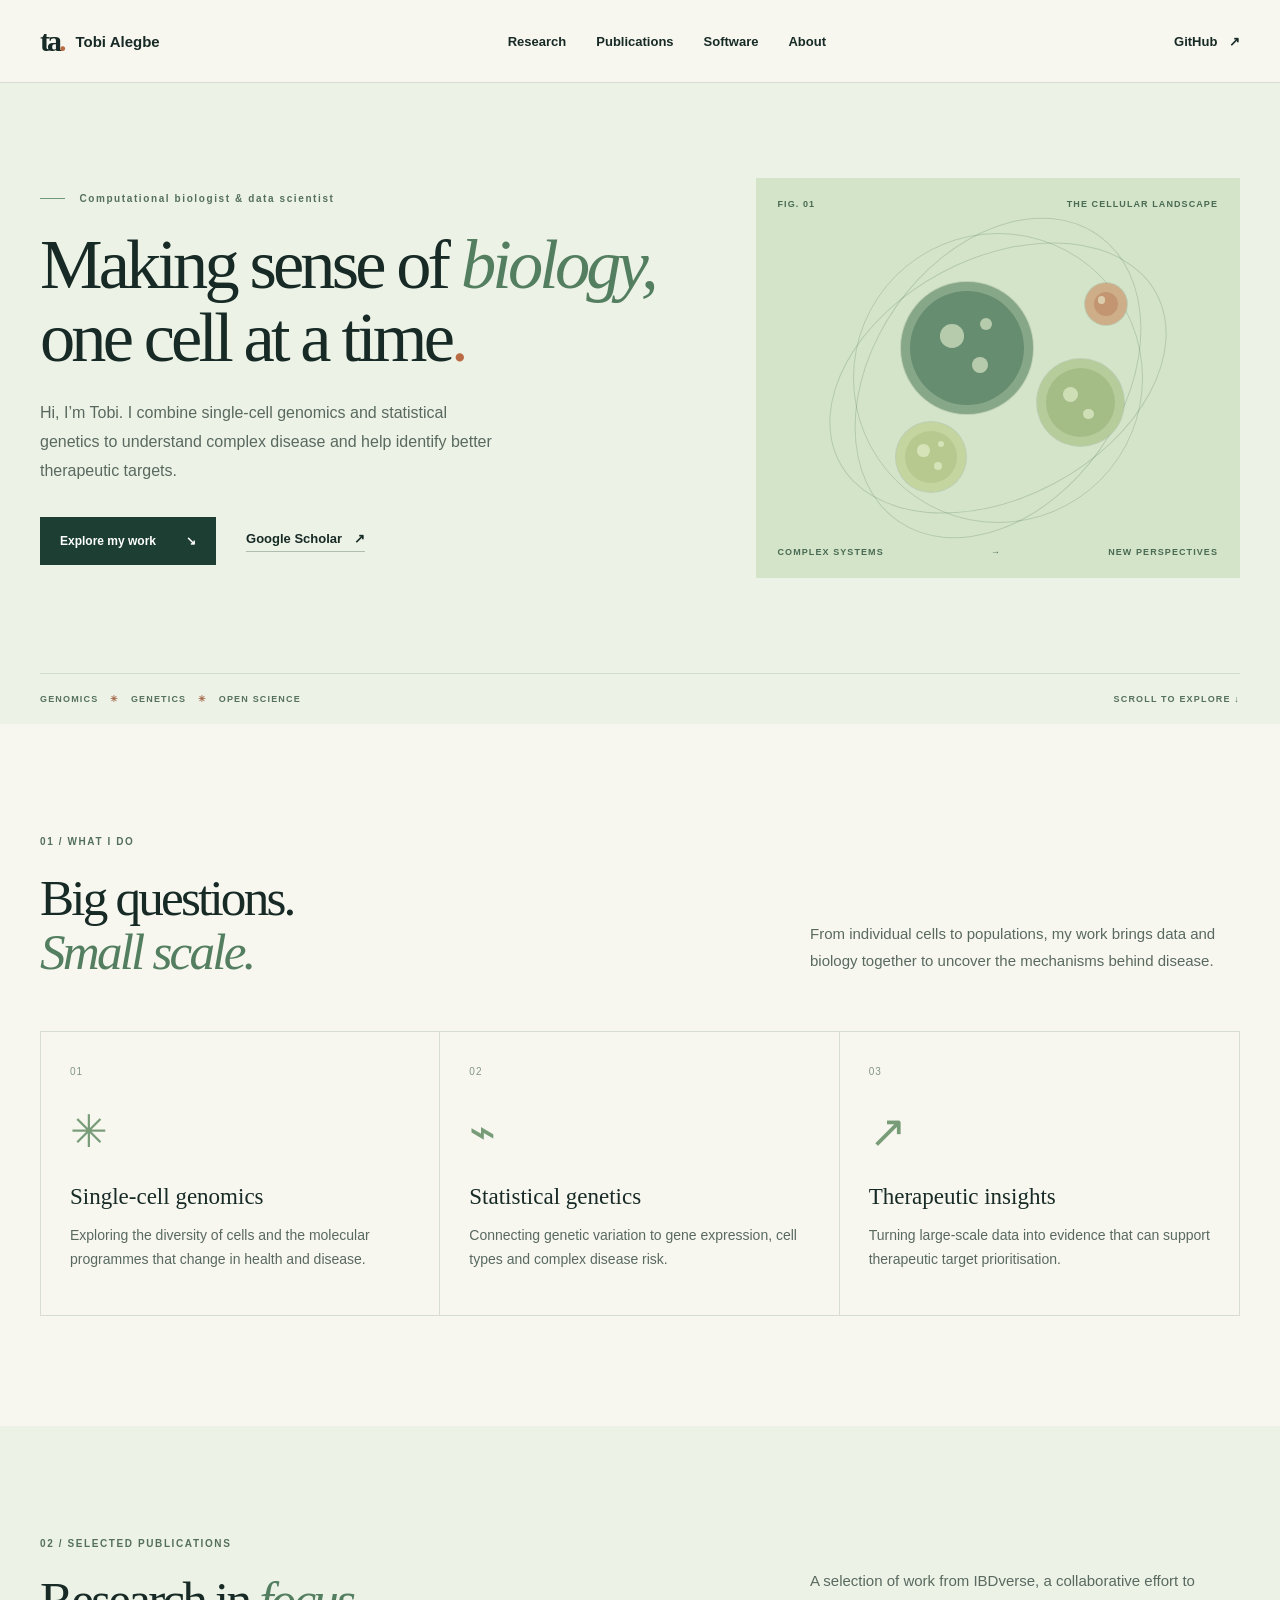
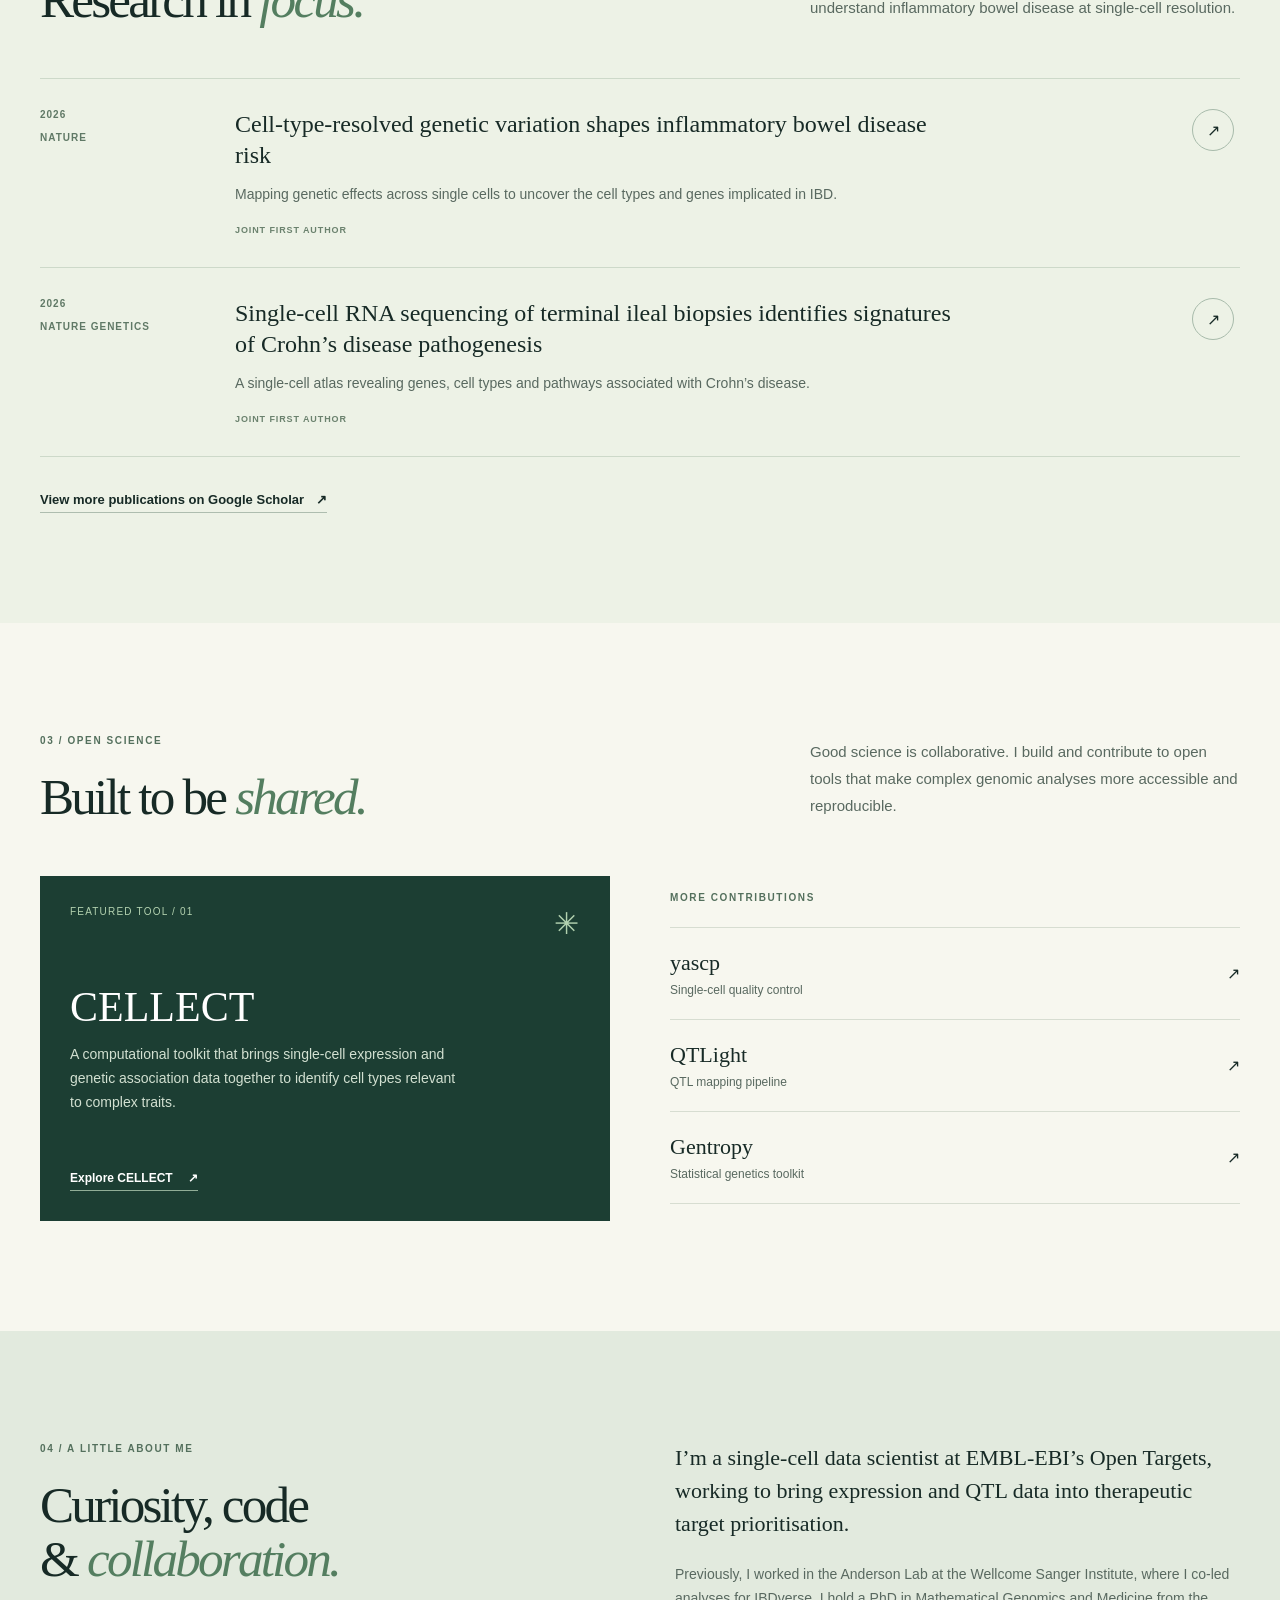
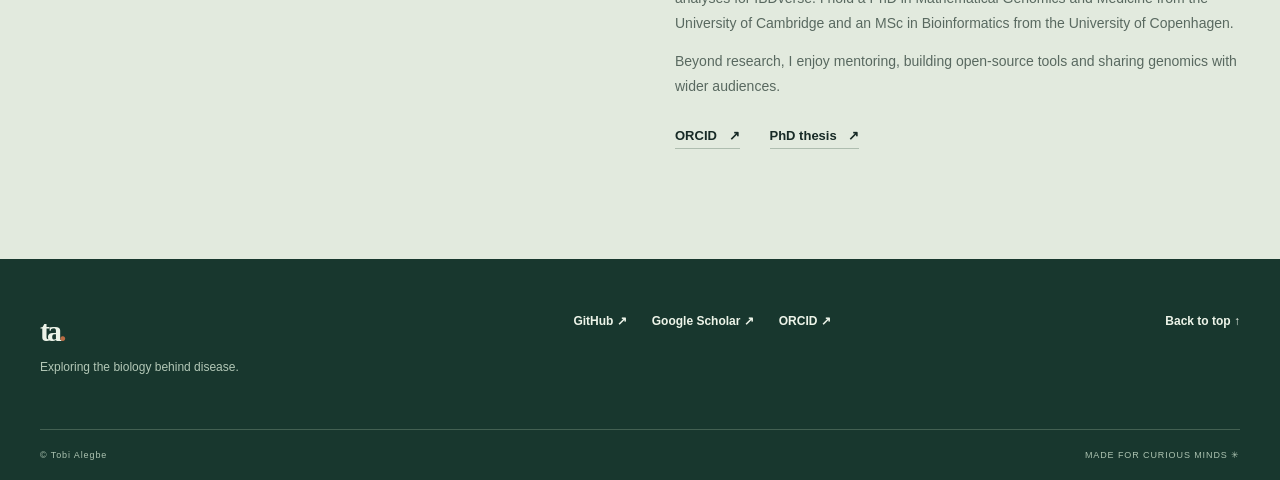
==== index.html @ ce857e3d "Build privacy-conscious personal website Co-authored-by: copilot-swe-agent[bot] <198982749+Copilot@u" ====
<!doctype html>
<html lang="en">
<head>
  <meta charset="utf-8">
  <meta name="viewport" content="width=device-width, initial-scale=1">
  <meta name="description" content="Tobi Alegbe is a computational biologist working at the intersection of single-cell genomics, statistical genetics and complex disease.">
  <meta name="color-scheme" content="light">
  <title>Tobi Alegbe | Computational biology &amp; genetics</title>
  <link rel="stylesheet" href="style.css">
</head>
<body>
  <a class="skip-link" href="#main">Skip to content</a>
  <header class="site-header">
    <div class="wrap header-inner">
      <a class="brand" href="#top" aria-label="Tobi Alegbe, home"><span class="brand-mark">ta<span>.</span></span> Tobi Alegbe</a>
      <nav aria-label="Main navigation">
        <a href="#research">Research</a>
        <a href="#publications">Publications</a>
        <a href="#software">Software</a>
        <a href="#about">About</a>
      </nav>
      <a class="header-link" href="https://github.com/Tobi1kenobi">GitHub <span aria-hidden="true">↗</span></a>
    </div>
  </header>

  <main id="main">
    <section class="hero" id="top">
      <div class="wrap hero-grid">
        <div class="hero-copy">
          <p class="eyebrow"><span class="eyebrow-line"></span> Computational biologist &amp; data scientist</p>
          <h1>Making sense of <em>biology,</em><br>one cell at a time<span class="accent">.</span></h1>
          <p class="hero-intro">Hi, I’m Tobi. I combine single-cell genomics and statistical genetics to understand complex disease and help identify better therapeutic targets.</p>
          <div class="hero-actions">
            <a class="button button-dark" href="#research">Explore my work <span aria-hidden="true">↘</span></a>
            <a class="text-link" href="https://scholar.google.com/citations?user=7ROjaOgAAAAJ&amp;hl=en">Google Scholar <span aria-hidden="true">↗</span></a>
          </div>
        </div>
        <div class="hero-art" aria-hidden="true">
          <div class="art-label"><span>FIG. 01</span><span>THE CELLULAR LANDSCAPE</span></div>
          <div class="orbit orbit-one"></div><div class="orbit orbit-two"></div><div class="orbit orbit-three"></div>
          <div class="cell cell-one"><i></i><i></i><i></i></div>
          <div class="cell cell-two"><i></i><i></i></div>
          <div class="cell cell-three"><i></i><i></i><i></i></div>
          <div class="cell cell-four"><i></i></div>
          <div class="art-caption"><span>COMPLEX SYSTEMS</span><span>→</span><span>NEW PERSPECTIVES</span></div>
        </div>
      </div>
      <div class="wrap hero-bottom"><span>GENOMICS <b>✳</b> GENETICS <b>✳</b> OPEN SCIENCE</span><span>SCROLL TO EXPLORE ↓</span></div>
    </section>

    <section class="section research" id="research">
      <div class="wrap">
        <div class="section-heading">
          <div><p class="eyebrow">01 / WHAT I DO</p><h2>Big questions.<br><em>Small scale.</em></h2></div>
          <p>From individual cells to populations, my work brings data and biology together to uncover the mechanisms behind disease.</p>
        </div>
        <div class="research-grid">
          <article class="research-card">
            <span class="card-number">01</span><div class="card-icon" aria-hidden="true">✳</div>
            <h3>Single-cell genomics</h3>
            <p>Exploring the diversity of cells and the molecular programmes that change in health and disease.</p>
          </article>
          <article class="research-card">
            <span class="card-number">02</span><div class="card-icon" aria-hidden="true">⌁</div>
            <h3>Statistical genetics</h3>
            <p>Connecting genetic variation to gene expression, cell types and complex disease risk.</p>
          </article>
          <article class="research-card">
            <span class="card-number">03</span><div class="card-icon" aria-hidden="true">↗</div>
            <h3>Therapeutic insights</h3>
            <p>Turning large-scale data into evidence that can support therapeutic target prioritisation.</p>
          </article>
        </div>
      </div>
    </section>

    <section class="section publications" id="publications">
      <div class="wrap">
        <div class="section-heading">
          <div><p class="eyebrow">02 / SELECTED PUBLICATIONS</p><h2>Research in <em>focus.</em></h2></div>
          <p>A selection of work from IBDverse, a collaborative effort to understand inflammatory bowel disease at single-cell resolution.</p>
        </div>
        <div class="publication-list">
          <article class="publication">
            <div class="pub-meta"><span>2026</span><span>NATURE</span></div>
            <div><h3>Cell-type-resolved genetic variation shapes inflammatory bowel disease risk</h3><p>Mapping genetic effects across single cells to uncover the cell types and genes implicated in IBD.</p><span class="pub-tag">JOINT FIRST AUTHOR</span></div>
            <a class="round-link" href="https://doi.org/10.1038/s41586-026-10627-z" aria-label="Read Cell-type-resolved genetic variation shapes inflammatory bowel disease risk">↗</a>
          </article>
          <article class="publication">
            <div class="pub-meta"><span>2026</span><span>NATURE GENETICS</span></div>
            <div><h3>Single-cell RNA sequencing of terminal ileal biopsies identifies signatures of Crohn’s disease pathogenesis</h3><p>A single-cell atlas revealing genes, cell types and pathways associated with Crohn’s disease.</p><span class="pub-tag">JOINT FIRST AUTHOR</span></div>
            <a class="round-link" href="https://doi.org/10.1038/s41588-026-02634-7" aria-label="Read Single-cell RNA sequencing of terminal ileal biopsies identifies signatures of Crohn’s disease pathogenesis">↗</a>
          </article>
        </div>
        <a class="text-link section-link" href="https://scholar.google.com/citations?user=7ROjaOgAAAAJ&amp;hl=en">View more publications on Google Scholar <span aria-hidden="true">↗</span></a>
      </div>
    </section>

    <section class="section software" id="software">
      <div class="wrap">
        <div class="section-heading">
          <div><p class="eyebrow">03 / OPEN SCIENCE</p><h2>Built to be <em>shared.</em></h2></div>
          <p>Good science is collaborative. I build and contribute to open tools that make complex genomic analyses more accessible and reproducible.</p>
        </div>
        <div class="software-grid">
          <article class="software-feature">
            <div class="software-top"><span>FEATURED TOOL / 01</span><span aria-hidden="true">✳</span></div>
            <div><h3>CELLECT</h3><p>A computational toolkit that brings single-cell expression and genetic association data together to identify cell types relevant to complex traits.</p></div>
            <a href="https://github.com/perslab/CELLECT">Explore CELLECT <span aria-hidden="true">↗</span></a>
          </article>
          <div class="software-contributions">
            <p class="eyebrow">MORE CONTRIBUTIONS</p>
            <a href="https://github.com/wtsi-hgi/yascp"><span><strong>yascp</strong><small>Single-cell quality control</small></span><span aria-hidden="true">↗</span></a>
            <a href="https://github.com/wtsi-hgi/QTLight"><span><strong>QTLight</strong><small>QTL mapping pipeline</small></span><span aria-hidden="true">↗</span></a>
            <a href="https://github.com/opentargets/gentropy"><span><strong>Gentropy</strong><small>Statistical genetics toolkit</small></span><span aria-hidden="true">↗</span></a>
          </div>
        </div>
      </div>
    </section>

    <section class="section about" id="about">
      <div class="wrap about-grid">
        <div><p class="eyebrow">04 / A LITTLE ABOUT ME</p><h2>Curiosity, code<br>&amp; <em>collaboration.</em></h2></div>
        <div class="about-copy">
          <p class="about-lead">I’m a single-cell data scientist at EMBL-EBI’s Open Targets, working to bring expression and QTL data into therapeutic target prioritisation.</p>
          <p>Previously, I worked in the Anderson Lab at the Wellcome Sanger Institute, where I co-led analyses for IBDverse. I hold a PhD in Mathematical Genomics and Medicine from the University of Cambridge and an MSc in Bioinformatics from the University of Copenhagen.</p>
          <p>Beyond research, I enjoy mentoring, building open-source tools and sharing genomics with wider audiences.</p>
          <div class="about-links">
            <a class="text-link" href="https://orcid.org/0000-0003-1622-0502">ORCID <span aria-hidden="true">↗</span></a>
            <a class="text-link" href="https://www.repository.cam.ac.uk/items/1dba8a76-60e7-4a69-b4a4-5a918b958b3a">PhD thesis <span aria-hidden="true">↗</span></a>
          </div>
        </div>
      </div>
    </section>
  </main>

  <footer>
    <div class="wrap footer-inner">
      <div><span class="brand-mark">ta<span>.</span></span><p>Exploring the biology behind disease.</p></div>
      <div class="footer-links"><a href="https://github.com/Tobi1kenobi">GitHub ↗</a><a href="https://scholar.google.com/citations?user=7ROjaOgAAAAJ&amp;hl=en">Google Scholar ↗</a><a href="https://orcid.org/0000-0003-1622-0502">ORCID ↗</a></div>
      <a class="back-top" href="#top">Back to top ↑</a>
    </div>
    <div class="wrap footer-bottom"><span>© Tobi Alegbe</span><span>MADE FOR CURIOUS MINDS ✳</span></div>
  </footer>
</body>
</html>
---- style.css ----
:root {
  --ink: #172a26;
  --muted: #596960;
  --cream: #f7f7ef;
  --green: #cce4bd;
  --deep: #1c3e33;
  --line: #d7ddd1;
}
* { box-sizing: border-box; }
html { scroll-behavior: smooth; }
body { margin: 0; color: var(--ink); background: var(--cream); font-family: Arial, Helvetica, sans-serif; -webkit-font-smoothing: antialiased; }
a { color: inherit; }
a:focus-visible { outline: 3px solid #b4653e; outline-offset: 4px; }
.skip-link { position: absolute; z-index: 20; top: -4rem; left: 1rem; padding: 1rem; background: white; }
.skip-link:focus { top: 1rem; }
.wrap { width: min(1200px, calc(100% - 80px)); margin-inline: auto; }
.site-header { border-bottom: 1px solid var(--line); }
.header-inner { min-height: 82px; display: flex; align-items: center; gap: 35px; }
.brand { display: flex; align-items: center; gap: 12px; font-size: 15px; font-weight: 700; text-decoration: none; white-space: nowrap; }
.brand-mark { font-family: Georgia, serif; font-weight: bold; font-size: 30px; letter-spacing: -3px; }
.brand-mark span, .accent { color: #b96c44; }
nav { display: flex; align-items: center; gap: 30px; margin: auto; }
nav a, .header-link { font-size: 13px; font-weight: 600; text-decoration: none; }
nav a:hover, .header-link:hover, .text-link:hover { color: #b4653e; }
.header-link span { margin-left: 8px; }
.hero { background: #edf2e6; }
.hero-grid { display: grid; grid-template-columns: 1.15fr .85fr; align-items: center; gap: 5%; min-height: 590px; padding-block: 70px; }
.eyebrow { margin: 0 0 22px; color: #54705d; font-size: 10px; font-weight: 700; letter-spacing: .16em; line-height: 1.5; }
.eyebrow-line { display: inline-block; vertical-align: middle; width: 25px; height: 1px; background: #739a78; margin-right: 10px; }
h1, h2, h3, p { margin-top: 0; }
h1, h2 { font-family: Georgia, 'Times New Roman', serif; font-weight: 400; letter-spacing: -.055em; }
h1 { margin-bottom: 25px; font-size: clamp(52px, 5.5vw, 77px); line-height: 1.04; }
h1 em, h2 em { color: #547e60; font-weight: 400; }
.hero-intro { max-width: 470px; color: var(--muted); font-size: 16px; line-height: 1.8; }
.hero-actions { display: flex; flex-wrap: wrap; align-items: center; gap: 30px; margin-top: 32px; }
.button { display: inline-flex; gap: 30px; align-items: center; padding: 17px 20px; font-size: 12px; font-weight: 700; text-decoration: none; }
.button-dark { color: white; background: var(--deep); }
.button-dark:hover { background: #345b49; }
.text-link { font-size: 13px; font-weight: 700; text-decoration: none; border-bottom: 1px solid #aebdaf; padding-bottom: 5px; }
.text-link span { margin-left: 8px; }
.hero-art { position: relative; overflow: hidden; min-height: 400px; background: #d4e4c9; }
.art-label, .art-caption { position: absolute; z-index: 2; left: 22px; right: 22px; display: flex; justify-content: space-between; color: #496a53; font-size: 9px; font-weight: bold; letter-spacing: .12em; }
.art-label { top: 21px; }.art-caption { bottom: 21px; }
.orbit { position: absolute; border: 1px solid rgba(71, 111, 77, .23); border-radius: 50%; }
.orbit-one { width: 290px; height: 290px; top: 55px; left: 50%; transform: translateX(-50%); }
.orbit-two { width: 360px; height: 240px; top: 80px; left: 50%; transform: translateX(-50%) rotate(-28deg); }
.orbit-three { width: 250px; height: 350px; top: 25px; left: 50%; transform: translateX(-50%) rotate(35deg); }
.cell { position: absolute; border-radius: 50%; background: #789c75; box-shadow: inset 0 0 0 9px rgba(238, 249, 218, .24), 0 0 0 1px rgba(53, 89, 61, .15); }
.cell i { position: absolute; display: block; border-radius: 50%; background: rgba(235, 243, 212, .6); }
.cell-one { width: 132px; height: 132px; top: 104px; left: 30%; background: #678d70; }
.cell-two { width: 87px; height: 87px; top: 181px; left: 58%; background: #a4bd87; }
.cell-three { width: 70px; height: 70px; top: 244px; left: 29%; background: #b7c98e; }
.cell-four { width: 42px; height: 42px; top: 105px; left: 68%; background: #c39570; }
.cell i:nth-child(1) { width: 18%; height: 18%; top: 32%; left: 30%; }.cell i:nth-child(2) { width: 12%; height: 12%; top: 57%; left: 54%; }.cell i:nth-child(3) { width: 9%; height: 9%; top: 27%; left: 60%; }
.hero-bottom { display: flex; justify-content: space-between; gap: 20px; border-top: 1px solid #d0ddcb; padding-block: 20px; color: #56715e; font-size: 9px; font-weight: 700; letter-spacing: .13em; }
.hero-bottom b { margin-inline: 8px; color: #a66c4e; }
.section { padding-block: 110px; }
.section-heading { display: grid; grid-template-columns: 1fr 1fr; gap: 50px; align-items: end; margin-bottom: 52px; }
.section-heading > p { max-width: 430px; margin: 0 0 5px auto; color: var(--muted); line-height: 1.8; font-size: 15px; }
h2 { font-size: clamp(42px, 4vw, 58px); line-height: 1.05; margin-bottom: 0; }
.research-grid { display: grid; grid-template-columns: repeat(3, 1fr); border: 1px solid var(--line); }
.research-card { min-height: 280px; padding: 29px; border-right: 1px solid var(--line); }
.research-card:last-child { border-right: 0; }
.card-number { color: #84958a; font-size: 10px; letter-spacing: .1em; }
.card-icon { color: #789b78; font-size: 45px; line-height: 1; margin: 30px 0; }
.research-card h3, .publication h3 { font-family: Georgia, serif; font-weight: 400; }
.research-card h3 { font-size: 23px; margin-bottom: 13px; }
.research-card p, .publication p, .about-copy p { color: var(--muted); line-height: 1.75; font-size: 14px; }
.publications { background: #edf2e6; }
.publication { display: grid; grid-template-columns: 160px 1fr 48px; gap: 35px; align-items: start; padding: 30px 0; border-top: 1px solid #cdd9c9; }
.publication:last-child { border-bottom: 1px solid #cdd9c9; }
.pub-meta { display: flex; flex-direction: column; gap: 12px; color: #607966; font-size: 10px; font-weight: 700; letter-spacing: .1em; }
.publication h3 { max-width: 720px; margin-bottom: 10px; font-size: 24px; line-height: 1.3; }
.publication p { margin-bottom: 13px; }
.pub-tag { color: #6b826e; font-size: 9px; font-weight: 700; letter-spacing: .1em; }
.round-link { display: grid; place-items: center; width: 42px; height: 42px; border: 1px solid #a8bbab; border-radius: 50%; text-decoration: none; }
.round-link:hover { color: white; background: var(--deep); }
.section-link { display: inline-block; margin-top: 35px; }
.software-grid { display: grid; grid-template-columns: 1fr 1fr; gap: 60px; }
.software-feature { display: flex; flex-direction: column; justify-content: space-between; min-height: 345px; padding: 30px; background: var(--deep); color: white; }
.software-top { display: flex; justify-content: space-between; color: #b2d1af; font-size: 10px; letter-spacing: .12em; }
.software-top span:last-child { font-size: 30px; }
.software-feature h3 { font: 400 42px Georgia, serif; margin-bottom: 12px; }
.software-feature p { max-width: 390px; color: #d2e0d1; font-size: 14px; line-height: 1.7; }
.software-feature a { align-self: flex-start; font-size: 12px; font-weight: bold; text-decoration: none; border-bottom: 1px solid #91ad97; padding-bottom: 5px; }
.software-feature a span { margin-left: 12px; }
.software-contributions { padding-top: 14px; }
.software-contributions > a { display: flex; justify-content: space-between; align-items: center; padding: 22px 0; border-top: 1px solid var(--line); text-decoration: none; }
.software-contributions > a:last-child { border-bottom: 1px solid var(--line); }
.software-contributions > a:hover strong { color: #668f6c; }
.software-contributions strong, .software-contributions small { display: block; }
.software-contributions strong { font: 400 22px Georgia, serif; margin-bottom: 7px; }
.software-contributions small { color: var(--muted); font-size: 12px; }
.about { background: #e2eade; }
.about-grid { display: grid; grid-template-columns: 1fr 1fr; gap: 70px; }
.about-copy p.about-lead { color: var(--ink); font: 400 22px/1.5 Georgia, serif; }
.about-links { display: flex; gap: 30px; flex-wrap: wrap; margin-top: 30px; }
footer { background: #18372e; color: #edf4e9; padding-top: 55px; }
.footer-inner { display: flex; justify-content: space-between; gap: 30px; align-items: flex-start; }
.footer-inner p { color: #b3c8b7; font-size: 12px; margin: 12px 0 0; }
.footer-links { display: flex; flex-wrap: wrap; gap: 25px; }
.footer-links a, .back-top { font-size: 12px; font-weight: 700; text-decoration: none; }
.footer-links a:hover, .back-top:hover { text-decoration: underline; }
.footer-bottom { display: flex; justify-content: space-between; gap: 15px; margin-top: 55px; padding-block: 20px; border-top: 1px solid #436052; color: #acc3b1; font-size: 9px; letter-spacing: .1em; }
@media (max-width: 800px) {
  .wrap { width: min(100% - 40px, 650px); }
  .header-inner { flex-wrap: wrap; gap: 15px; padding-block: 18px; }
  nav { order: 3; width: 100%; justify-content: space-between; gap: 12px; }
  .header-link { margin-left: auto; }
  .hero-grid { grid-template-columns: 1fr; padding-block: 70px 45px; gap: 45px; }
  .hero-art { min-height: 360px; }
  .section { padding-block: 75px; }
  .section-heading, .about-grid { grid-template-columns: 1fr; gap: 25px; }
  .section-heading > p { margin-left: 0; }
  .research-grid { grid-template-columns: 1fr; }
  .research-card { min-height: 0; border-right: 0; border-bottom: 1px solid var(--line); }
  .research-card:last-child { border-bottom: 0; }
  .card-icon { margin: 20px 0; }
  .software-grid { grid-template-columns: 1fr; gap: 35px; }
}
@media (max-width: 480px) {
  nav a { font-size: 12px; }
  h1 { font-size: 45px; }
  .hero-bottom span:last-child { display: none; }
  .publication { grid-template-columns: 1fr 42px; gap: 15px; }
  .pub-meta { grid-column: 1 / -1; flex-direction: row; }
  .publication h3 { font-size: 21px; }
  .footer-inner { flex-direction: column; }
}
@media (prefers-reduced-motion: reduce) { html { scroll-behavior: auto; } }
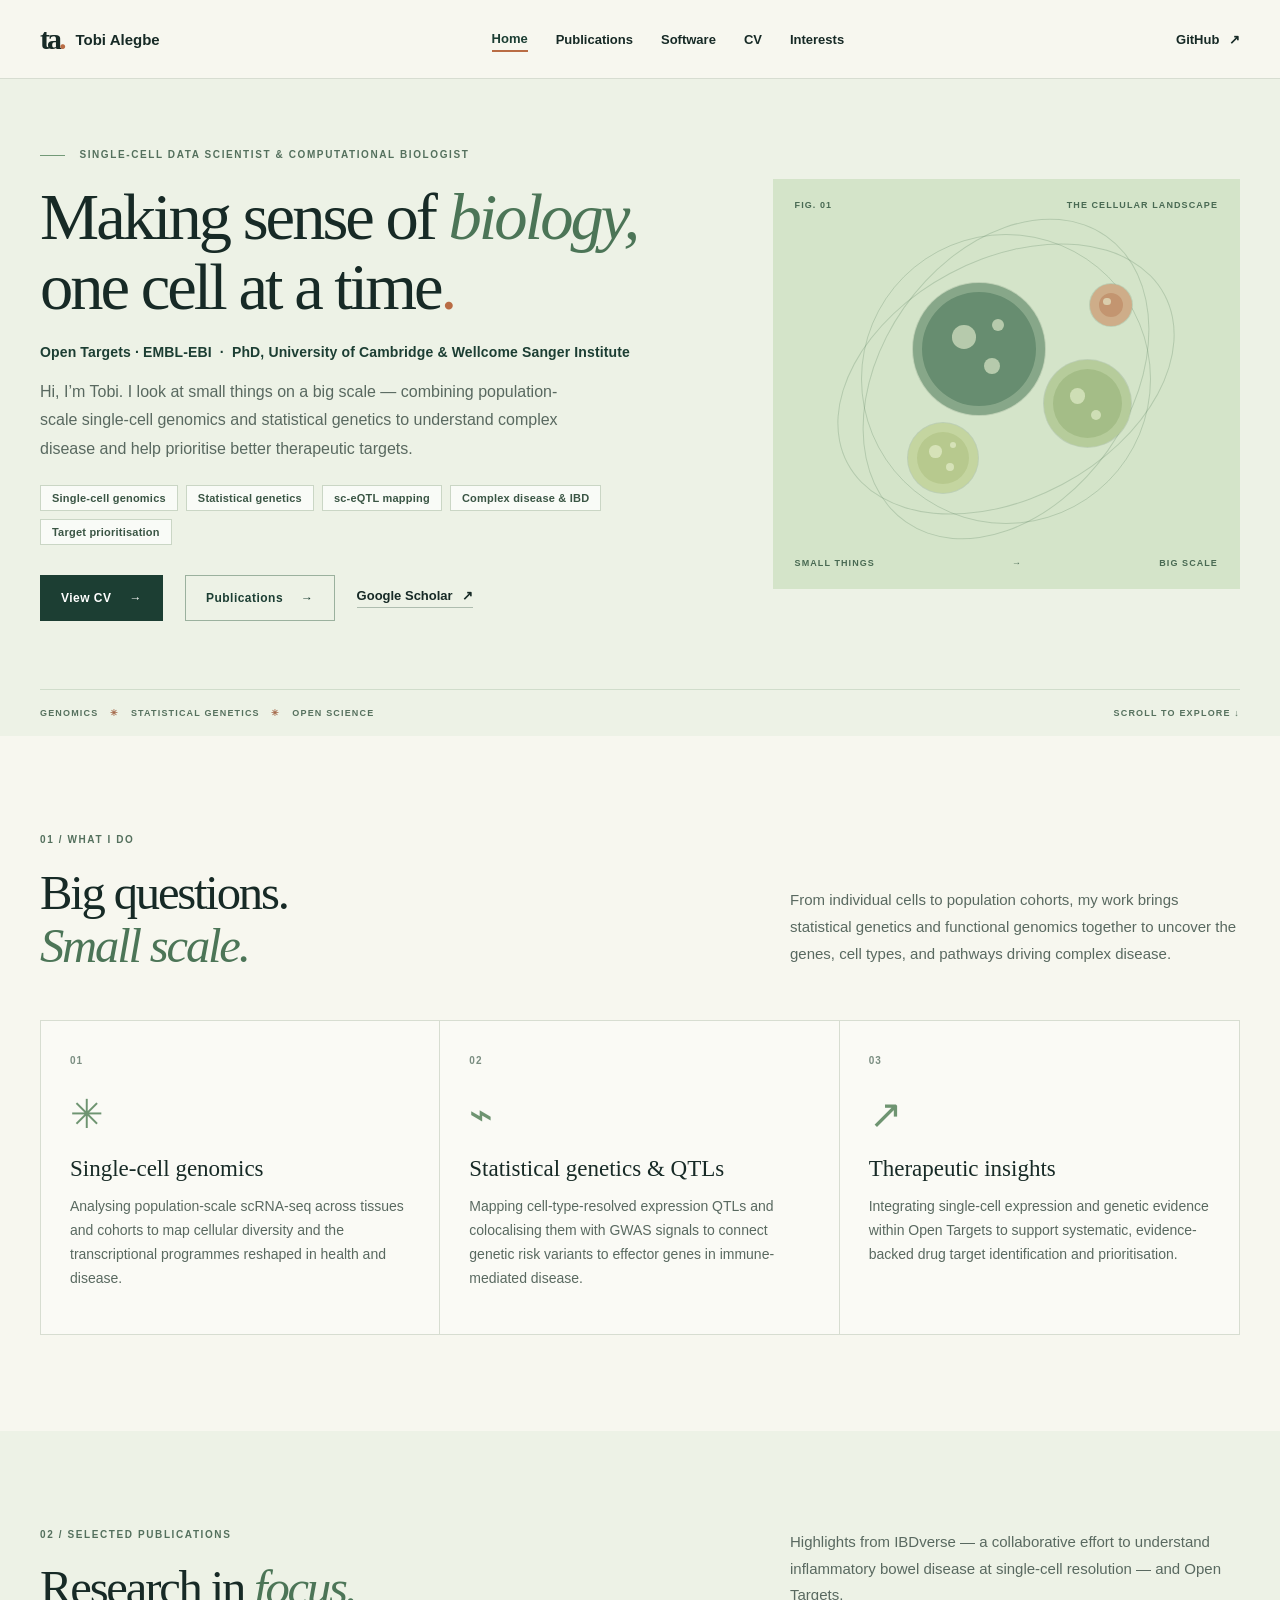
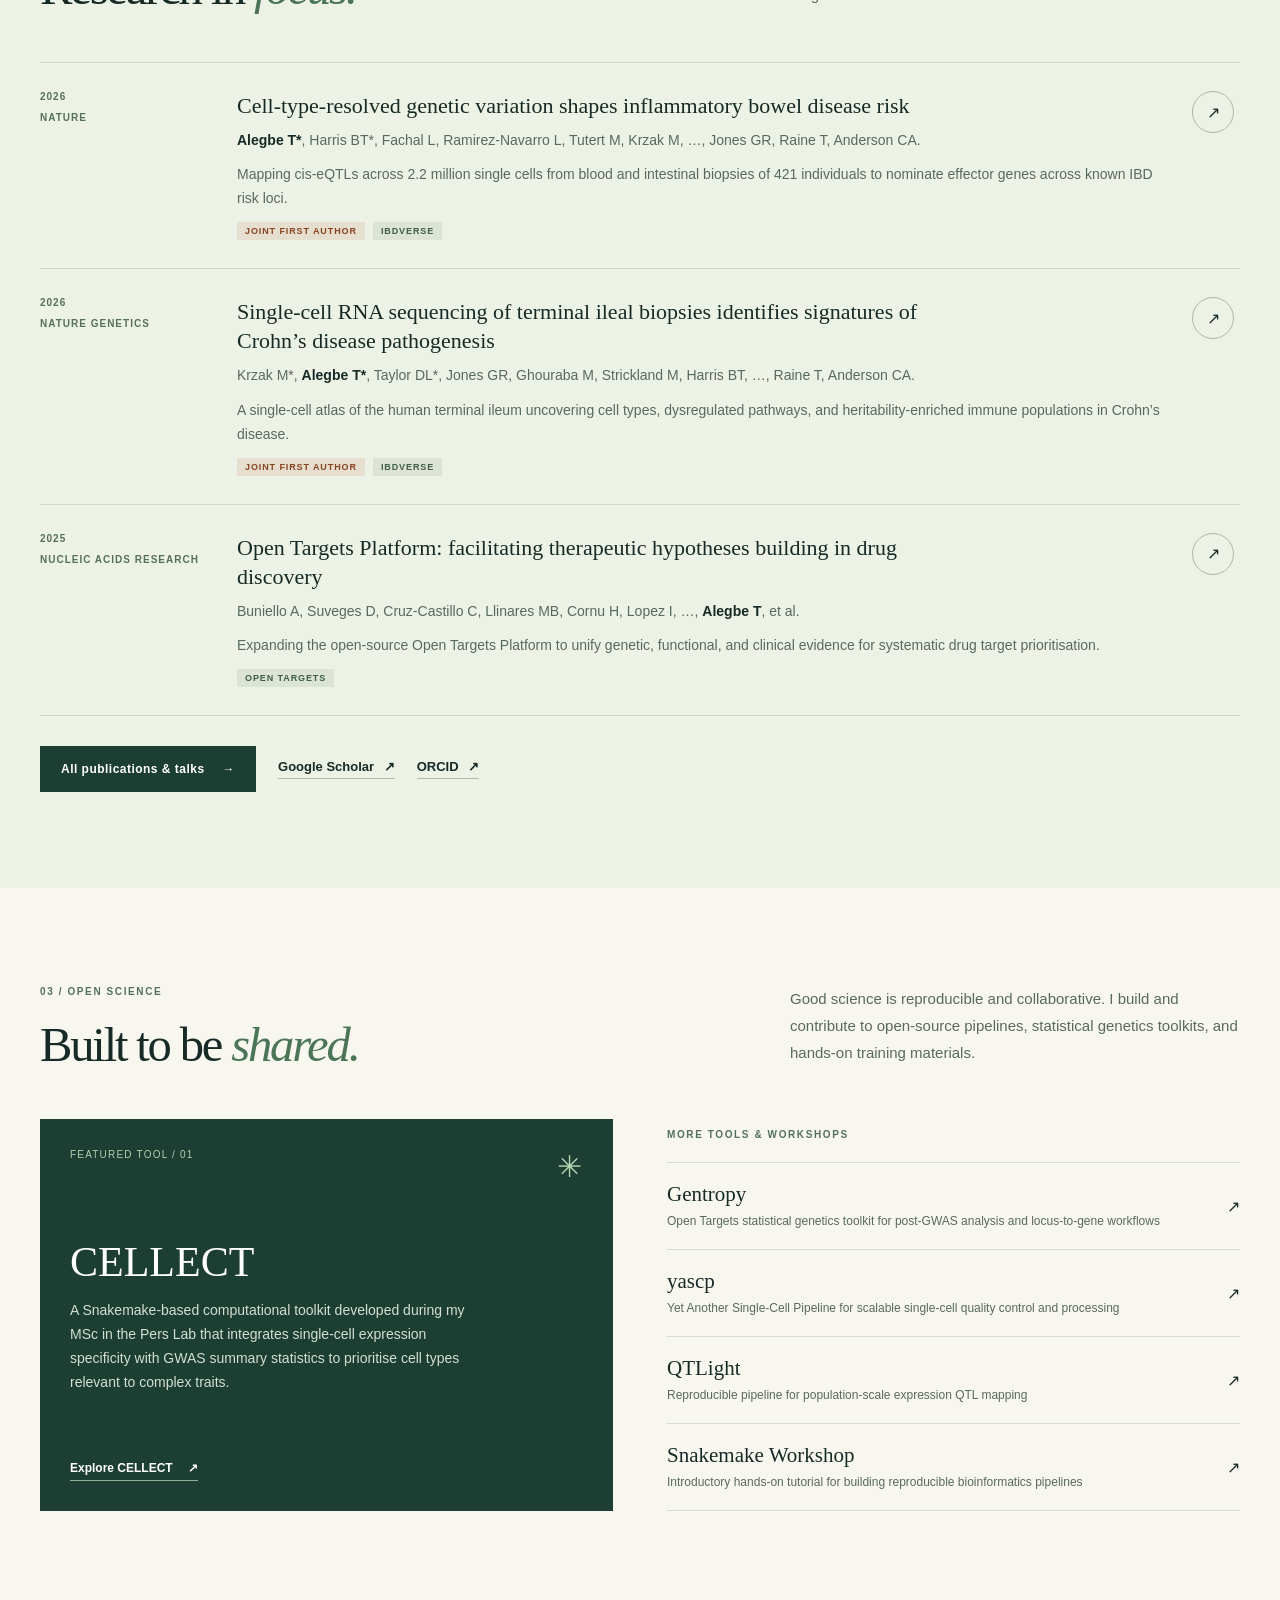
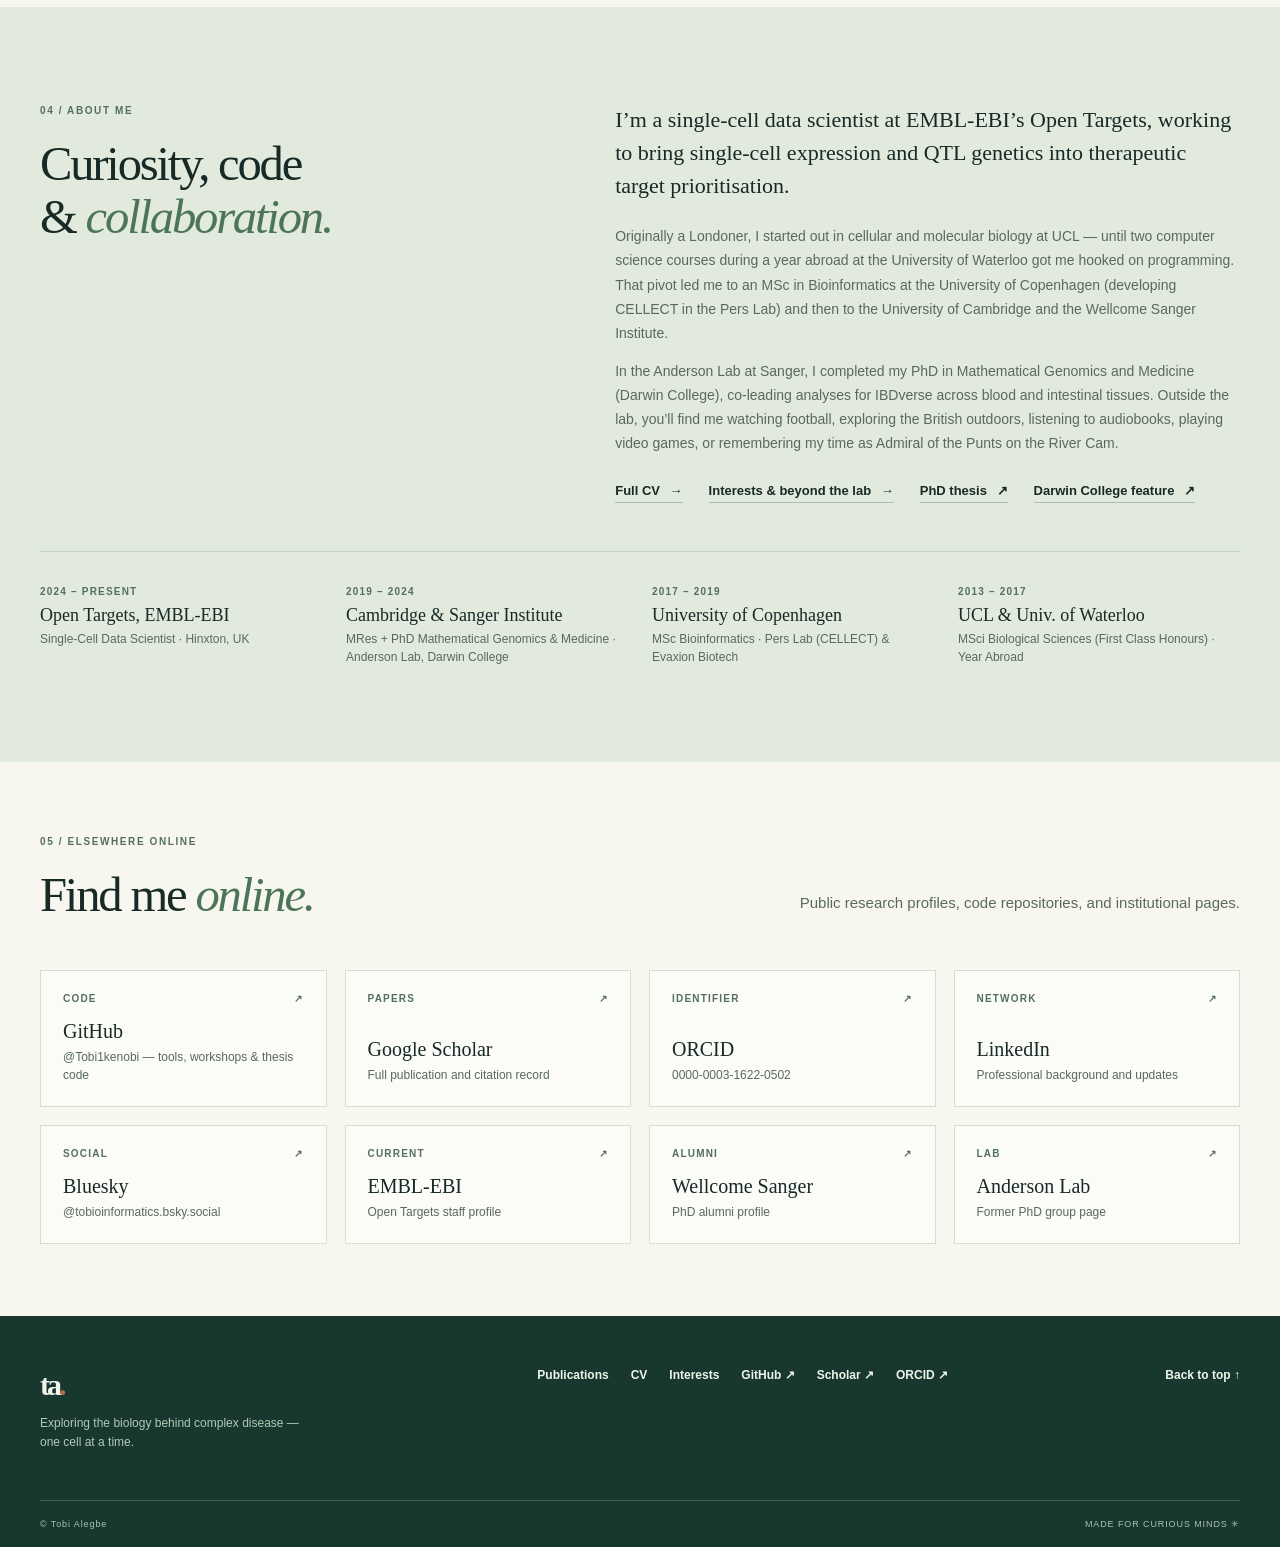
==== commit 33f351d6: "Build multi-page personal website with CV, publications, and interests pages Co-authored-by: copilot" ====
--- a/index.html
+++ b/index.html
@@ -3,23 +3,25 @@
 <head>
   <meta charset="utf-8">
   <meta name="viewport" content="width=device-width, initial-scale=1">
-  <meta name="description" content="Tobi Alegbe is a computational biologist working at the intersection of single-cell genomics, statistical genetics and complex disease.">
+  <meta name="description" content="Tobi Alegbe, PhD — Single-cell data scientist at Open Targets (EMBL-EBI) working at the intersection of single-cell genomics, statistical genetics, and complex disease.">
   <meta name="color-scheme" content="light">
-  <title>Tobi Alegbe | Computational biology &amp; genetics</title>
+  <title>Tobi Alegbe | Computational biology &amp; statistical genetics</title>
+  <link rel="icon" href="favicon.svg" type="image/svg+xml">
   <link rel="stylesheet" href="style.css">
 </head>
 <body>
   <a class="skip-link" href="#main">Skip to content</a>
   <header class="site-header">
     <div class="wrap header-inner">
-      <a class="brand" href="#top" aria-label="Tobi Alegbe, home"><span class="brand-mark">ta<span>.</span></span> Tobi Alegbe</a>
+      <a class="brand" href="index.html" aria-label="Tobi Alegbe, home"><span class="brand-mark">ta<span>.</span></span> Tobi Alegbe</a>
       <nav aria-label="Main navigation">
-        <a href="#research">Research</a>
-        <a href="#publications">Publications</a>
-        <a href="#software">Software</a>
-        <a href="#about">About</a>
+        <a href="index.html" aria-current="page">Home</a>
+        <a href="publications.html">Publications</a>
+        <a href="index.html#software">Software</a>
+        <a href="cv.html">CV</a>
+        <a href="interests.html">Interests</a>
       </nav>
-      <a class="header-link" href="https://github.com/Tobi1kenobi">GitHub <span aria-hidden="true">↗</span></a>
+      <a class="header-link" href="https://github.com/Tobi1kenobi" target="_blank" rel="noopener noreferrer">GitHub <span aria-hidden="true">↗</span></a>
     </div>
   </header>
 
@@ -27,12 +29,21 @@
     <section class="hero" id="top">
       <div class="wrap hero-grid">
         <div class="hero-copy">
-          <p class="eyebrow"><span class="eyebrow-line"></span> Computational biologist &amp; data scientist</p>
+          <p class="eyebrow"><span class="eyebrow-line"></span> Single-cell data scientist &amp; computational biologist</p>
           <h1>Making sense of <em>biology,</em><br>one cell at a time<span class="accent">.</span></h1>
-          <p class="hero-intro">Hi, I’m Tobi. I combine single-cell genomics and statistical genetics to understand complex disease and help identify better therapeutic targets.</p>
+          <p class="hero-affiliation">Open Targets · EMBL-EBI &nbsp;·&nbsp; PhD, University of Cambridge &amp; Wellcome Sanger Institute</p>
+          <p class="hero-intro">Hi, I’m Tobi. I look at small things on a big scale — combining population-scale single-cell genomics and statistical genetics to understand complex disease and help prioritise better therapeutic targets.</p>
+          <div class="tag-row" aria-label="Core research areas">
+            <span class="tag">Single-cell genomics</span>
+            <span class="tag">Statistical genetics</span>
+            <span class="tag">sc-eQTL mapping</span>
+            <span class="tag">Complex disease &amp; IBD</span>
+            <span class="tag">Target prioritisation</span>
+          </div>
           <div class="hero-actions">
-            <a class="button button-dark" href="#research">Explore my work <span aria-hidden="true">↘</span></a>
-            <a class="text-link" href="https://scholar.google.com/citations?user=7ROjaOgAAAAJ&amp;hl=en">Google Scholar <span aria-hidden="true">↗</span></a>
+            <a class="button button-dark" href="cv.html">View CV <span aria-hidden="true">→</span></a>
+            <a class="button button-outline" href="publications.html">Publications <span aria-hidden="true">→</span></a>
+            <a class="text-link" href="https://scholar.google.com/citations?user=7ROjaOgAAAAJ&amp;hl=en" target="_blank" rel="noopener noreferrer">Google Scholar <span aria-hidden="true">↗</span></a>
           </div>
         </div>
         <div class="hero-art" aria-hidden="true">
@@ -42,33 +53,33 @@
           <div class="cell cell-two"><i></i><i></i></div>
           <div class="cell cell-three"><i></i><i></i><i></i></div>
           <div class="cell cell-four"><i></i></div>
-          <div class="art-caption"><span>COMPLEX SYSTEMS</span><span>→</span><span>NEW PERSPECTIVES</span></div>
-        </div>
-      </div>
-      <div class="wrap hero-bottom"><span>GENOMICS <b>✳</b> GENETICS <b>✳</b> OPEN SCIENCE</span><span>SCROLL TO EXPLORE ↓</span></div>
+          <div class="art-caption"><span>SMALL THINGS</span><span>→</span><span>BIG SCALE</span></div>
+        </div>
+      </div>
+      <div class="wrap hero-bottom"><span>GENOMICS <b>✳</b> STATISTICAL GENETICS <b>✳</b> OPEN SCIENCE</span><span>SCROLL TO EXPLORE ↓</span></div>
     </section>
 
     <section class="section research" id="research">
       <div class="wrap">
         <div class="section-heading">
           <div><p class="eyebrow">01 / WHAT I DO</p><h2>Big questions.<br><em>Small scale.</em></h2></div>
-          <p>From individual cells to populations, my work brings data and biology together to uncover the mechanisms behind disease.</p>
+          <p>From individual cells to population cohorts, my work brings statistical genetics and functional genomics together to uncover the genes, cell types, and pathways driving complex disease.</p>
         </div>
         <div class="research-grid">
           <article class="research-card">
             <span class="card-number">01</span><div class="card-icon" aria-hidden="true">✳</div>
             <h3>Single-cell genomics</h3>
-            <p>Exploring the diversity of cells and the molecular programmes that change in health and disease.</p>
+            <p>Analysing population-scale scRNA-seq across tissues and cohorts to map cellular diversity and the transcriptional programmes reshaped in health and disease.</p>
           </article>
           <article class="research-card">
             <span class="card-number">02</span><div class="card-icon" aria-hidden="true">⌁</div>
-            <h3>Statistical genetics</h3>
-            <p>Connecting genetic variation to gene expression, cell types and complex disease risk.</p>
+            <h3>Statistical genetics &amp; QTLs</h3>
+            <p>Mapping cell-type-resolved expression QTLs and colocalising them with GWAS signals to connect genetic risk variants to effector genes in immune-mediated disease.</p>
           </article>
           <article class="research-card">
             <span class="card-number">03</span><div class="card-icon" aria-hidden="true">↗</div>
             <h3>Therapeutic insights</h3>
-            <p>Turning large-scale data into evidence that can support therapeutic target prioritisation.</p>
+            <p>Integrating single-cell expression and genetic evidence within Open Targets to support systematic, evidence-backed drug target identification and prioritisation.</p>
           </article>
         </div>
       </div>
@@ -78,21 +89,45 @@
       <div class="wrap">
         <div class="section-heading">
           <div><p class="eyebrow">02 / SELECTED PUBLICATIONS</p><h2>Research in <em>focus.</em></h2></div>
-          <p>A selection of work from IBDverse, a collaborative effort to understand inflammatory bowel disease at single-cell resolution.</p>
+          <p>Highlights from IBDverse — a collaborative effort to understand inflammatory bowel disease at single-cell resolution — and Open Targets.</p>
         </div>
         <div class="publication-list">
           <article class="publication">
             <div class="pub-meta"><span>2026</span><span>NATURE</span></div>
-            <div><h3>Cell-type-resolved genetic variation shapes inflammatory bowel disease risk</h3><p>Mapping genetic effects across single cells to uncover the cell types and genes implicated in IBD.</p><span class="pub-tag">JOINT FIRST AUTHOR</span></div>
-            <a class="round-link" href="https://doi.org/10.1038/s41586-026-10627-z" aria-label="Read Cell-type-resolved genetic variation shapes inflammatory bowel disease risk">↗</a>
+            <div>
+              <h3><a href="https://doi.org/10.1038/s41586-026-10627-z" target="_blank" rel="noopener noreferrer">Cell-type-resolved genetic variation shapes inflammatory bowel disease risk</a></h3>
+              <p class="pub-authors"><strong>Alegbe T*</strong>, Harris BT*, Fachal L, Ramirez-Navarro L, Tutert M, Krzak M, …, Jones GR, Raine T, Anderson CA.</p>
+              <p class="pub-summary">Mapping cis-eQTLs across 2.2 million single cells from blood and intestinal biopsies of 421 individuals to nominate effector genes across known IBD risk loci.</p>
+              <div class="pub-tags"><span class="pub-tag pub-tag-accent">Joint first author</span><span class="pub-tag">IBDverse</span></div>
+            </div>
+            <a class="round-link" href="https://doi.org/10.1038/s41586-026-10627-z" target="_blank" rel="noopener noreferrer" aria-label="Read Cell-type-resolved genetic variation shapes inflammatory bowel disease risk">↗</a>
           </article>
           <article class="publication">
             <div class="pub-meta"><span>2026</span><span>NATURE GENETICS</span></div>
-            <div><h3>Single-cell RNA sequencing of terminal ileal biopsies identifies signatures of Crohn’s disease pathogenesis</h3><p>A single-cell atlas revealing genes, cell types and pathways associated with Crohn’s disease.</p><span class="pub-tag">JOINT FIRST AUTHOR</span></div>
-            <a class="round-link" href="https://doi.org/10.1038/s41588-026-02634-7" aria-label="Read Single-cell RNA sequencing of terminal ileal biopsies identifies signatures of Crohn’s disease pathogenesis">↗</a>
-          </article>
-        </div>
-        <a class="text-link section-link" href="https://scholar.google.com/citations?user=7ROjaOgAAAAJ&amp;hl=en">View more publications on Google Scholar <span aria-hidden="true">↗</span></a>
+            <div>
+              <h3><a href="https://doi.org/10.1038/s41588-026-02634-7" target="_blank" rel="noopener noreferrer">Single-cell RNA sequencing of terminal ileal biopsies identifies signatures of Crohn’s disease pathogenesis</a></h3>
+              <p class="pub-authors">Krzak M*, <strong>Alegbe T*</strong>, Taylor DL*, Jones GR, Ghouraba M, Strickland M, Harris BT, …, Raine T, Anderson CA.</p>
+              <p class="pub-summary">A single-cell atlas of the human terminal ileum uncovering cell types, dysregulated pathways, and heritability-enriched immune populations in Crohn’s disease.</p>
+              <div class="pub-tags"><span class="pub-tag pub-tag-accent">Joint first author</span><span class="pub-tag">IBDverse</span></div>
+            </div>
+            <a class="round-link" href="https://doi.org/10.1038/s41588-026-02634-7" target="_blank" rel="noopener noreferrer" aria-label="Read Single-cell RNA sequencing of terminal ileal biopsies identifies signatures of Crohn’s disease pathogenesis">↗</a>
+          </article>
+          <article class="publication">
+            <div class="pub-meta"><span>2025</span><span>NUCLEIC ACIDS RESEARCH</span></div>
+            <div>
+              <h3><a href="https://pmc.ncbi.nlm.nih.gov/articles/PMC11701534/" target="_blank" rel="noopener noreferrer">Open Targets Platform: facilitating therapeutic hypotheses building in drug discovery</a></h3>
+              <p class="pub-authors">Buniello A, Suveges D, Cruz-Castillo C, Llinares MB, Cornu H, Lopez I, …, <strong>Alegbe T</strong>, et al.</p>
+              <p class="pub-summary">Expanding the open-source Open Targets Platform to unify genetic, functional, and clinical evidence for systematic drug target prioritisation.</p>
+              <div class="pub-tags"><span class="pub-tag">Open Targets</span></div>
+            </div>
+            <a class="round-link" href="https://pmc.ncbi.nlm.nih.gov/articles/PMC11701534/" target="_blank" rel="noopener noreferrer" aria-label="Read Open Targets Platform paper">↗</a>
+          </article>
+        </div>
+        <div class="hero-actions">
+          <a class="button button-dark" href="publications.html">All publications &amp; talks <span aria-hidden="true">→</span></a>
+          <a class="text-link" href="https://scholar.google.com/citations?user=7ROjaOgAAAAJ&amp;hl=en" target="_blank" rel="noopener noreferrer">Google Scholar <span aria-hidden="true">↗</span></a>
+          <a class="text-link" href="https://orcid.org/0000-0003-1622-0502" target="_blank" rel="noopener noreferrer">ORCID <span aria-hidden="true">↗</span></a>
+        </div>
       </div>
     </section>
 
@@ -100,35 +135,112 @@
       <div class="wrap">
         <div class="section-heading">
           <div><p class="eyebrow">03 / OPEN SCIENCE</p><h2>Built to be <em>shared.</em></h2></div>
-          <p>Good science is collaborative. I build and contribute to open tools that make complex genomic analyses more accessible and reproducible.</p>
+          <p>Good science is reproducible and collaborative. I build and contribute to open-source pipelines, statistical genetics toolkits, and hands-on training materials.</p>
         </div>
         <div class="software-grid">
           <article class="software-feature">
             <div class="software-top"><span>FEATURED TOOL / 01</span><span aria-hidden="true">✳</span></div>
-            <div><h3>CELLECT</h3><p>A computational toolkit that brings single-cell expression and genetic association data together to identify cell types relevant to complex traits.</p></div>
-            <a href="https://github.com/perslab/CELLECT">Explore CELLECT <span aria-hidden="true">↗</span></a>
+            <div>
+              <h3>CELLECT</h3>
+              <p>A Snakemake-based computational toolkit developed during my MSc in the Pers Lab that integrates single-cell expression specificity with GWAS summary statistics to prioritise cell types relevant to complex traits.</p>
+            </div>
+            <a href="https://github.com/perslab/CELLECT" target="_blank" rel="noopener noreferrer">Explore CELLECT <span aria-hidden="true">↗</span></a>
           </article>
           <div class="software-contributions">
-            <p class="eyebrow">MORE CONTRIBUTIONS</p>
-            <a href="https://github.com/wtsi-hgi/yascp"><span><strong>yascp</strong><small>Single-cell quality control</small></span><span aria-hidden="true">↗</span></a>
-            <a href="https://github.com/wtsi-hgi/QTLight"><span><strong>QTLight</strong><small>QTL mapping pipeline</small></span><span aria-hidden="true">↗</span></a>
-            <a href="https://github.com/opentargets/gentropy"><span><strong>Gentropy</strong><small>Statistical genetics toolkit</small></span><span aria-hidden="true">↗</span></a>
+            <p class="eyebrow">MORE TOOLS &amp; WORKSHOPS</p>
+            <a href="https://github.com/opentargets/gentropy" target="_blank" rel="noopener noreferrer"><span><strong>Gentropy</strong><small>Open Targets statistical genetics toolkit for post-GWAS analysis and locus-to-gene workflows</small></span><span aria-hidden="true">↗</span></a>
+            <a href="https://github.com/wtsi-hgi/yascp" target="_blank" rel="noopener noreferrer"><span><strong>yascp</strong><small>Yet Another Single-Cell Pipeline for scalable single-cell quality control and processing</small></span><span aria-hidden="true">↗</span></a>
+            <a href="https://github.com/wtsi-hgi/QTLight" target="_blank" rel="noopener noreferrer"><span><strong>QTLight</strong><small>Reproducible pipeline for population-scale expression QTL mapping</small></span><span aria-hidden="true">↗</span></a>
+            <a href="https://github.com/Tobi1kenobi/snakemake-workshop" target="_blank" rel="noopener noreferrer"><span><strong>Snakemake Workshop</strong><small>Introductory hands-on tutorial for building reproducible bioinformatics pipelines</small></span><span aria-hidden="true">↗</span></a>
           </div>
         </div>
       </div>
     </section>
 
     <section class="section about" id="about">
-      <div class="wrap about-grid">
-        <div><p class="eyebrow">04 / A LITTLE ABOUT ME</p><h2>Curiosity, code<br>&amp; <em>collaboration.</em></h2></div>
-        <div class="about-copy">
-          <p class="about-lead">I’m a single-cell data scientist at EMBL-EBI’s Open Targets, working to bring expression and QTL data into therapeutic target prioritisation.</p>
-          <p>Previously, I worked in the Anderson Lab at the Wellcome Sanger Institute, where I co-led analyses for IBDverse. I hold a PhD in Mathematical Genomics and Medicine from the University of Cambridge and an MSc in Bioinformatics from the University of Copenhagen.</p>
-          <p>Beyond research, I enjoy mentoring, building open-source tools and sharing genomics with wider audiences.</p>
-          <div class="about-links">
-            <a class="text-link" href="https://orcid.org/0000-0003-1622-0502">ORCID <span aria-hidden="true">↗</span></a>
-            <a class="text-link" href="https://www.repository.cam.ac.uk/items/1dba8a76-60e7-4a69-b4a4-5a918b958b3a">PhD thesis <span aria-hidden="true">↗</span></a>
-          </div>
+      <div class="wrap">
+        <div class="about-grid">
+          <div>
+            <p class="eyebrow">04 / ABOUT ME</p>
+            <h2>Curiosity, code<br>&amp; <em>collaboration.</em></h2>
+          </div>
+          <div class="about-copy">
+            <p class="about-lead">I’m a single-cell data scientist at EMBL-EBI’s Open Targets, working to bring single-cell expression and QTL genetics into therapeutic target prioritisation.</p>
+            <p>Originally a Londoner, I started out in cellular and molecular biology at UCL — until two computer science courses during a year abroad at the University of Waterloo got me hooked on programming. That pivot led me to an MSc in Bioinformatics at the University of Copenhagen (developing CELLECT in the Pers Lab) and then to the University of Cambridge and the Wellcome Sanger Institute.</p>
+            <p>In the Anderson Lab at Sanger, I completed my PhD in Mathematical Genomics and Medicine (Darwin College), co-leading analyses for IBDverse across blood and intestinal tissues. Outside the lab, you’ll find me watching football, exploring the British outdoors, listening to audiobooks, playing video games, or remembering my time as Admiral of the Punts on the River Cam.</p>
+            <div class="about-links">
+              <a class="text-link" href="cv.html">Full CV <span aria-hidden="true">→</span></a>
+              <a class="text-link" href="interests.html">Interests &amp; beyond the lab <span aria-hidden="true">→</span></a>
+              <a class="text-link" href="https://www.repository.cam.ac.uk/items/1dba8a76-60e7-4a69-b4a4-5a918b958b3a" target="_blank" rel="noopener noreferrer">PhD thesis <span aria-hidden="true">↗</span></a>
+              <a class="text-link" href="https://www.darwin.cam.ac.uk/news/graduation-story-tobi-alegbe/" target="_blank" rel="noopener noreferrer">Darwin College feature <span aria-hidden="true">↗</span></a>
+            </div>
+          </div>
+        </div>
+
+        <div class="journey-strip" aria-label="Career and education highlights">
+          <div class="journey-stop">
+            <span>2024 – PRESENT</span>
+            <strong>Open Targets, EMBL-EBI</strong>
+            <small>Single-Cell Data Scientist · Hinxton, UK</small>
+          </div>
+          <div class="journey-stop">
+            <span>2019 – 2024</span>
+            <strong>Cambridge &amp; Sanger Institute</strong>
+            <small>MRes + PhD Mathematical Genomics &amp; Medicine · Anderson Lab, Darwin College</small>
+          </div>
+          <div class="journey-stop">
+            <span>2017 – 2019</span>
+            <strong>University of Copenhagen</strong>
+            <small>MSc Bioinformatics · Pers Lab (CELLECT) &amp; Evaxion Biotech</small>
+          </div>
+          <div class="journey-stop">
+            <span>2013 – 2017</span>
+            <strong>UCL &amp; Univ. of Waterloo</strong>
+            <small>MSci Biological Sciences (First Class Honours) · Year Abroad</small>
+          </div>
+        </div>
+      </div>
+    </section>
+
+    <section class="section section-compact" id="profiles">
+      <div class="wrap">
+        <div class="section-heading">
+          <div><p class="eyebrow">05 / ELSEWHERE ONLINE</p><h2>Find me <em>online.</em></h2></div>
+          <p>Public research profiles, code repositories, and institutional pages.</p>
+        </div>
+        <div class="profiles-grid">
+          <a class="profile-card" href="https://github.com/Tobi1kenobi" target="_blank" rel="noopener noreferrer">
+            <span class="profile-card-top"><span>CODE</span><span aria-hidden="true">↗</span></span>
+            <div><strong>GitHub</strong><small>@Tobi1kenobi — tools, workshops &amp; thesis code</small></div>
+          </a>
+          <a class="profile-card" href="https://scholar.google.com/citations?user=7ROjaOgAAAAJ&amp;hl=en" target="_blank" rel="noopener noreferrer">
+            <span class="profile-card-top"><span>PAPERS</span><span aria-hidden="true">↗</span></span>
+            <div><strong>Google Scholar</strong><small>Full publication and citation record</small></div>
+          </a>
+          <a class="profile-card" href="https://orcid.org/0000-0003-1622-0502" target="_blank" rel="noopener noreferrer">
+            <span class="profile-card-top"><span>IDENTIFIER</span><span aria-hidden="true">↗</span></span>
+            <div><strong>ORCID</strong><small>0000-0003-1622-0502</small></div>
+          </a>
+          <a class="profile-card" href="https://uk.linkedin.com/in/tobi-alegbe" target="_blank" rel="noopener noreferrer">
+            <span class="profile-card-top"><span>NETWORK</span><span aria-hidden="true">↗</span></span>
+            <div><strong>LinkedIn</strong><small>Professional background and updates</small></div>
+          </a>
+          <a class="profile-card" href="https://bsky.app/profile/tobioinformatics.bsky.social" target="_blank" rel="noopener noreferrer">
+            <span class="profile-card-top"><span>SOCIAL</span><span aria-hidden="true">↗</span></span>
+            <div><strong>Bluesky</strong><small>@tobioinformatics.bsky.social</small></div>
+          </a>
+          <a class="profile-card" href="https://www.ebi.ac.uk/people/person/tobi-alegbe/" target="_blank" rel="noopener noreferrer">
+            <span class="profile-card-top"><span>CURRENT</span><span aria-hidden="true">↗</span></span>
+            <div><strong>EMBL-EBI</strong><small>Open Targets staff profile</small></div>
+          </a>
+          <a class="profile-card" href="https://www.sanger.ac.uk/person/alegbe-tobi/" target="_blank" rel="noopener noreferrer">
+            <span class="profile-card-top"><span>ALUMNI</span><span aria-hidden="true">↗</span></span>
+            <div><strong>Wellcome Sanger</strong><small>PhD alumni profile</small></div>
+          </a>
+          <a class="profile-card" href="https://andersonlab.info/tobi" target="_blank" rel="noopener noreferrer">
+            <span class="profile-card-top"><span>LAB</span><span aria-hidden="true">↗</span></span>
+            <div><strong>Anderson Lab</strong><small>Former PhD group page</small></div>
+          </a>
         </div>
       </div>
     </section>
@@ -136,11 +248,22 @@
 
   <footer>
     <div class="wrap footer-inner">
-      <div><span class="brand-mark">ta<span>.</span></span><p>Exploring the biology behind disease.</p></div>
-      <div class="footer-links"><a href="https://github.com/Tobi1kenobi">GitHub ↗</a><a href="https://scholar.google.com/citations?user=7ROjaOgAAAAJ&amp;hl=en">Google Scholar ↗</a><a href="https://orcid.org/0000-0003-1622-0502">ORCID ↗</a></div>
+      <div>
+        <span class="brand-mark">ta<span>.</span></span>
+        <p>Exploring the biology behind complex disease — one cell at a time.</p>
+      </div>
+      <div class="footer-links">
+        <a href="publications.html">Publications</a>
+        <a href="cv.html">CV</a>
+        <a href="interests.html">Interests</a>
+        <a href="https://github.com/Tobi1kenobi" target="_blank" rel="noopener noreferrer">GitHub ↗</a>
+        <a href="https://scholar.google.com/citations?user=7ROjaOgAAAAJ&amp;hl=en" target="_blank" rel="noopener noreferrer">Scholar ↗</a>
+        <a href="https://orcid.org/0000-0003-1622-0502" target="_blank" rel="noopener noreferrer">ORCID ↗</a>
+      </div>
       <a class="back-top" href="#top">Back to top ↑</a>
     </div>
     <div class="wrap footer-bottom"><span>© Tobi Alegbe</span><span>MADE FOR CURIOUS MINDS ✳</span></div>
   </footer>
 </body>
 </html>
+
--- a/style.css
+++ b/style.css
@@ -2,129 +2,735 @@
   --ink: #172a26;
   --muted: #596960;
   --cream: #f7f7ef;
+  --sage: #edf2e6;
+  --sage-deep: #e2eade;
   --green: #cce4bd;
   --deep: #1c3e33;
+  --accent: #b96c44;
+  --accent-dark: #9f5532;
   --line: #d7ddd1;
 }
 * { box-sizing: border-box; }
 html { scroll-behavior: smooth; }
-body { margin: 0; color: var(--ink); background: var(--cream); font-family: Arial, Helvetica, sans-serif; -webkit-font-smoothing: antialiased; }
+body {
+  margin: 0;
+  color: var(--ink);
+  background: var(--cream);
+  font-family: Arial, Helvetica, sans-serif;
+  -webkit-font-smoothing: antialiased;
+}
 a { color: inherit; }
-a:focus-visible { outline: 3px solid #b4653e; outline-offset: 4px; }
-.skip-link { position: absolute; z-index: 20; top: -4rem; left: 1rem; padding: 1rem; background: white; }
+a:focus-visible,
+button:focus-visible,
+input:focus-visible {
+  outline: 3px solid var(--accent-dark);
+  outline-offset: 3px;
+}
+.skip-link {
+  position: absolute;
+  z-index: 20;
+  top: -4rem;
+  left: 1rem;
+  padding: 0.9rem 1.2rem;
+  background: white;
+  color: var(--ink);
+  font-weight: 700;
+  text-decoration: none;
+  border: 1px solid var(--line);
+}
 .skip-link:focus { top: 1rem; }
+
 .wrap { width: min(1200px, calc(100% - 80px)); margin-inline: auto; }
-.site-header { border-bottom: 1px solid var(--line); }
-.header-inner { min-height: 82px; display: flex; align-items: center; gap: 35px; }
-.brand { display: flex; align-items: center; gap: 12px; font-size: 15px; font-weight: 700; text-decoration: none; white-space: nowrap; }
+
+/* Header & navigation */
+.site-header {
+  position: sticky;
+  top: 0;
+  z-index: 15;
+  background: rgba(247, 247, 239, 0.96);
+  backdrop-filter: blur(8px);
+  border-bottom: 1px solid var(--line);
+}
+.header-inner { min-height: 78px; display: flex; align-items: center; gap: 32px; }
+.brand {
+  display: flex;
+  align-items: center;
+  gap: 12px;
+  font-size: 15px;
+  font-weight: 700;
+  text-decoration: none;
+  white-space: nowrap;
+}
 .brand-mark { font-family: Georgia, serif; font-weight: bold; font-size: 30px; letter-spacing: -3px; }
-.brand-mark span, .accent { color: #b96c44; }
-nav { display: flex; align-items: center; gap: 30px; margin: auto; }
-nav a, .header-link { font-size: 13px; font-weight: 600; text-decoration: none; }
-nav a:hover, .header-link:hover, .text-link:hover { color: #b4653e; }
-.header-link span { margin-left: 8px; }
-.hero { background: #edf2e6; }
-.hero-grid { display: grid; grid-template-columns: 1.15fr .85fr; align-items: center; gap: 5%; min-height: 590px; padding-block: 70px; }
-.eyebrow { margin: 0 0 22px; color: #54705d; font-size: 10px; font-weight: 700; letter-spacing: .16em; line-height: 1.5; }
-.eyebrow-line { display: inline-block; vertical-align: middle; width: 25px; height: 1px; background: #739a78; margin-right: 10px; }
-h1, h2, h3, p { margin-top: 0; }
-h1, h2 { font-family: Georgia, 'Times New Roman', serif; font-weight: 400; letter-spacing: -.055em; }
-h1 { margin-bottom: 25px; font-size: clamp(52px, 5.5vw, 77px); line-height: 1.04; }
-h1 em, h2 em { color: #547e60; font-weight: 400; }
-.hero-intro { max-width: 470px; color: var(--muted); font-size: 16px; line-height: 1.8; }
-.hero-actions { display: flex; flex-wrap: wrap; align-items: center; gap: 30px; margin-top: 32px; }
-.button { display: inline-flex; gap: 30px; align-items: center; padding: 17px 20px; font-size: 12px; font-weight: 700; text-decoration: none; }
+.brand-mark span, .accent { color: var(--accent); }
+nav { display: flex; align-items: center; gap: 28px; margin: auto; }
+nav a, .header-link {
+  font-size: 13px;
+  font-weight: 600;
+  text-decoration: none;
+  padding-block: 4px;
+}
+nav a[aria-current="page"] {
+  color: var(--deep);
+  border-bottom: 2px solid var(--accent);
+}
+nav a:hover, .header-link:hover, .text-link:hover { color: var(--accent-dark); }
+.header-link { white-space: nowrap; }
+.header-link span { margin-left: 6px; }
+
+/* Typography & shared UI */
+.eyebrow {
+  margin: 0 0 20px;
+  color: #54705d;
+  font-size: 10px;
+  font-weight: 700;
+  letter-spacing: .16em;
+  line-height: 1.5;
+  text-transform: uppercase;
+}
+.eyebrow-line {
+  display: inline-block;
+  vertical-align: middle;
+  width: 25px;
+  height: 1px;
+  background: #739a78;
+  margin-right: 10px;
+}
+h1, h2, h3, h4, p { margin-top: 0; }
+h1, h2 {
+  font-family: Georgia, 'Times New Roman', serif;
+  font-weight: 400;
+  letter-spacing: -.045em;
+}
+h1 { margin-bottom: 22px; font-size: clamp(46px, 5.2vw, 74px); line-height: 1.05; }
+h2 { font-size: clamp(36px, 3.8vw, 54px); line-height: 1.08; margin-bottom: 0; }
+h1 em, h2 em { color: #4c7557; font-weight: 400; }
+
+.button {
+  display: inline-flex;
+  gap: 18px;
+  align-items: center;
+  padding: 15px 20px;
+  font-size: 12px;
+  font-weight: 700;
+  letter-spacing: .04em;
+  text-decoration: none;
+  border: 1px solid transparent;
+  cursor: pointer;
+  font-family: inherit;
+}
 .button-dark { color: white; background: var(--deep); }
-.button-dark:hover { background: #345b49; }
-.text-link { font-size: 13px; font-weight: 700; text-decoration: none; border-bottom: 1px solid #aebdaf; padding-bottom: 5px; }
-.text-link span { margin-left: 8px; }
-.hero-art { position: relative; overflow: hidden; min-height: 400px; background: #d4e4c9; }
-.art-label, .art-caption { position: absolute; z-index: 2; left: 22px; right: 22px; display: flex; justify-content: space-between; color: #496a53; font-size: 9px; font-weight: bold; letter-spacing: .12em; }
-.art-label { top: 21px; }.art-caption { bottom: 21px; }
+.button-dark:hover { background: #2f5544; }
+.button-outline {
+  color: var(--deep);
+  background: transparent;
+  border-color: #9bb19e;
+}
+.button-outline:hover { background: var(--sage-deep); border-color: var(--deep); }
+
+.text-link {
+  font-size: 13px;
+  font-weight: 700;
+  text-decoration: none;
+  border-bottom: 1px solid #aebdaf;
+  padding-bottom: 4px;
+}
+.text-link span { margin-left: 6px; }
+.inline-link {
+  text-decoration: underline;
+  text-underline-offset: 3px;
+  text-decoration-color: #9bb19e;
+}
+.inline-link:hover { color: var(--accent-dark); text-decoration-color: var(--accent-dark); }
+
+/* Hero */
+.hero { background: var(--sage); }
+.hero-grid {
+  display: grid;
+  grid-template-columns: 1.18fr .82fr;
+  align-items: center;
+  gap: 5%;
+  min-height: 590px;
+  padding-block: 68px;
+}
+.hero-affiliation {
+  margin: 0 0 18px;
+  color: var(--deep);
+  font-size: 14px;
+  font-weight: 700;
+  letter-spacing: .01em;
+}
+.hero-intro { max-width: 520px; color: var(--muted); font-size: 16px; line-height: 1.78; }
+.tag-row {
+  display: flex;
+  flex-wrap: wrap;
+  gap: 8px;
+  margin-top: 22px;
+}
+.tag {
+  display: inline-block;
+  padding: 6px 11px;
+  background: rgba(255, 255, 255, 0.68);
+  border: 1px solid #cad6c5;
+  color: #3a5544;
+  font-size: 11px;
+  font-weight: 600;
+  letter-spacing: .02em;
+}
+.hero-actions { display: flex; flex-wrap: wrap; align-items: center; gap: 22px; margin-top: 30px; }
+
+.hero-art { position: relative; overflow: hidden; min-height: 410px; background: #d4e4c9; }
+.art-label, .art-caption {
+  position: absolute;
+  z-index: 2;
+  left: 22px;
+  right: 22px;
+  display: flex;
+  justify-content: space-between;
+  color: #496a53;
+  font-size: 9px;
+  font-weight: bold;
+  letter-spacing: .12em;
+}
+.art-label { top: 21px; }
+.art-caption { bottom: 21px; }
 .orbit { position: absolute; border: 1px solid rgba(71, 111, 77, .23); border-radius: 50%; }
 .orbit-one { width: 290px; height: 290px; top: 55px; left: 50%; transform: translateX(-50%); }
 .orbit-two { width: 360px; height: 240px; top: 80px; left: 50%; transform: translateX(-50%) rotate(-28deg); }
 .orbit-three { width: 250px; height: 350px; top: 25px; left: 50%; transform: translateX(-50%) rotate(35deg); }
-.cell { position: absolute; border-radius: 50%; background: #789c75; box-shadow: inset 0 0 0 9px rgba(238, 249, 218, .24), 0 0 0 1px rgba(53, 89, 61, .15); }
+.cell {
+  position: absolute;
+  border-radius: 50%;
+  background: #789c75;
+  box-shadow: inset 0 0 0 9px rgba(238, 249, 218, .24), 0 0 0 1px rgba(53, 89, 61, .15);
+}
 .cell i { position: absolute; display: block; border-radius: 50%; background: rgba(235, 243, 212, .6); }
 .cell-one { width: 132px; height: 132px; top: 104px; left: 30%; background: #678d70; }
 .cell-two { width: 87px; height: 87px; top: 181px; left: 58%; background: #a4bd87; }
 .cell-three { width: 70px; height: 70px; top: 244px; left: 29%; background: #b7c98e; }
 .cell-four { width: 42px; height: 42px; top: 105px; left: 68%; background: #c39570; }
-.cell i:nth-child(1) { width: 18%; height: 18%; top: 32%; left: 30%; }.cell i:nth-child(2) { width: 12%; height: 12%; top: 57%; left: 54%; }.cell i:nth-child(3) { width: 9%; height: 9%; top: 27%; left: 60%; }
-.hero-bottom { display: flex; justify-content: space-between; gap: 20px; border-top: 1px solid #d0ddcb; padding-block: 20px; color: #56715e; font-size: 9px; font-weight: 700; letter-spacing: .13em; }
+.cell i:nth-child(1) { width: 18%; height: 18%; top: 32%; left: 30%; }
+.cell i:nth-child(2) { width: 12%; height: 12%; top: 57%; left: 54%; }
+.cell i:nth-child(3) { width: 9%; height: 9%; top: 27%; left: 60%; }
+
+.hero-bottom {
+  display: flex;
+  justify-content: space-between;
+  gap: 20px;
+  border-top: 1px solid #d0ddcb;
+  padding-block: 18px;
+  color: #56715e;
+  font-size: 9px;
+  font-weight: 700;
+  letter-spacing: .13em;
+}
 .hero-bottom b { margin-inline: 8px; color: #a66c4e; }
-.section { padding-block: 110px; }
-.section-heading { display: grid; grid-template-columns: 1fr 1fr; gap: 50px; align-items: end; margin-bottom: 52px; }
-.section-heading > p { max-width: 430px; margin: 0 0 5px auto; color: var(--muted); line-height: 1.8; font-size: 15px; }
-h2 { font-size: clamp(42px, 4vw, 58px); line-height: 1.05; margin-bottom: 0; }
+
+/* Subpage banner */
+.page-hero {
+  background: var(--sage);
+  padding-block: 68px 56px;
+  border-bottom: 1px solid var(--line);
+}
+.page-hero-grid {
+  display: flex;
+  justify-content: space-between;
+  align-items: flex-end;
+  gap: 36px;
+  flex-wrap: wrap;
+}
+.page-hero h1 { font-size: clamp(40px, 4.6vw, 62px); margin-bottom: 14px; }
+.page-lead {
+  max-width: 640px;
+  color: var(--muted);
+  font-size: 16px;
+  line-height: 1.75;
+  margin-bottom: 0;
+}
+.page-hero-actions { display: flex; flex-wrap: wrap; gap: 14px; align-items: center; }
+
+/* Sections */
+.section { padding-block: 96px; }
+.section-compact { padding-block: 72px; }
+.section-sage { background: var(--sage); }
+.section-sage-deep { background: var(--sage-deep); }
+.section-heading {
+  display: grid;
+  grid-template-columns: 1fr 1fr;
+  gap: 50px;
+  align-items: end;
+  margin-bottom: 48px;
+}
+.section-heading > p {
+  max-width: 450px;
+  margin: 0 0 5px auto;
+  color: var(--muted);
+  line-height: 1.78;
+  font-size: 15px;
+}
+
+/* Research cards */
 .research-grid { display: grid; grid-template-columns: repeat(3, 1fr); border: 1px solid var(--line); }
-.research-card { min-height: 280px; padding: 29px; border-right: 1px solid var(--line); }
+.research-card { min-height: 270px; padding: 29px; border-right: 1px solid var(--line); background: rgba(255, 255, 255, 0.35); }
 .research-card:last-child { border-right: 0; }
-.card-number { color: #84958a; font-size: 10px; letter-spacing: .1em; }
-.card-icon { color: #789b78; font-size: 45px; line-height: 1; margin: 30px 0; }
-.research-card h3, .publication h3 { font-family: Georgia, serif; font-weight: 400; }
-.research-card h3 { font-size: 23px; margin-bottom: 13px; }
-.research-card p, .publication p, .about-copy p { color: var(--muted); line-height: 1.75; font-size: 14px; }
-.publications { background: #edf2e6; }
-.publication { display: grid; grid-template-columns: 160px 1fr 48px; gap: 35px; align-items: start; padding: 30px 0; border-top: 1px solid #cdd9c9; }
+.card-number { color: #7a8d81; font-size: 10px; font-weight: 700; letter-spacing: .1em; }
+.card-icon { color: #6e9471; font-size: 40px; line-height: 1; margin: 26px 0 22px; }
+.research-card h3,
+.publication h3,
+.talk-item h3,
+.cv-entry h3,
+.interest-card h3,
+.project-card h3 {
+  font-family: Georgia, serif;
+  font-weight: 400;
+}
+.research-card h3 { font-size: 23px; margin-bottom: 12px; }
+.research-card p,
+.publication p,
+.about-copy p,
+.interest-card p,
+.project-card p,
+.cv-body p,
+.cv-bullets {
+  color: var(--muted);
+  line-height: 1.72;
+  font-size: 14px;
+}
+
+/* Publications */
+.publications { background: var(--sage); }
+.publication-controls {
+  display: flex;
+  flex-wrap: wrap;
+  justify-content: space-between;
+  align-items: center;
+  gap: 16px;
+  margin-bottom: 28px;
+}
+.filter-group { display: flex; flex-wrap: wrap; gap: 8px; }
+.filter-btn {
+  padding: 9px 14px;
+  border: 1px solid #bdcbb9;
+  background: rgba(255, 255, 255, 0.65);
+  color: var(--ink);
+  font-family: inherit;
+  font-size: 12px;
+  font-weight: 700;
+  letter-spacing: .03em;
+  cursor: pointer;
+}
+.filter-btn:hover { border-color: var(--deep); }
+.filter-btn.is-active {
+  background: var(--deep);
+  color: white;
+  border-color: var(--deep);
+}
+.search-wrap {
+  display: flex;
+  align-items: center;
+  gap: 10px;
+  min-width: min(100%, 280px);
+}
+.search-input {
+  width: 100%;
+  padding: 10px 13px;
+  border: 1px solid #bdcbb9;
+  background: white;
+  color: var(--ink);
+  font-family: inherit;
+  font-size: 13px;
+}
+.pub-count {
+  margin: 0 0 14px;
+  color: #54705d;
+  font-size: 12px;
+  font-weight: 700;
+  letter-spacing: .04em;
+}
+.pub-note {
+  margin: 0 0 24px;
+  color: var(--muted);
+  font-size: 13px;
+}
+
+.publication {
+  display: grid;
+  grid-template-columns: 165px 1fr 48px;
+  gap: 32px;
+  align-items: start;
+  padding: 28px 0;
+  border-top: 1px solid #cdd9c9;
+}
 .publication:last-child { border-bottom: 1px solid #cdd9c9; }
-.pub-meta { display: flex; flex-direction: column; gap: 12px; color: #607966; font-size: 10px; font-weight: 700; letter-spacing: .1em; }
-.publication h3 { max-width: 720px; margin-bottom: 10px; font-size: 24px; line-height: 1.3; }
-.publication p { margin-bottom: 13px; }
-.pub-tag { color: #6b826e; font-size: 9px; font-weight: 700; letter-spacing: .1em; }
-.round-link { display: grid; place-items: center; width: 42px; height: 42px; border: 1px solid #a8bbab; border-radius: 50%; text-decoration: none; }
-.round-link:hover { color: white; background: var(--deep); }
-.section-link { display: inline-block; margin-top: 35px; }
-.software-grid { display: grid; grid-template-columns: 1fr 1fr; gap: 60px; }
-.software-feature { display: flex; flex-direction: column; justify-content: space-between; min-height: 345px; padding: 30px; background: var(--deep); color: white; }
+.publication[hidden] { display: none; }
+.pub-meta {
+  display: flex;
+  flex-direction: column;
+  gap: 10px;
+  color: #56705d;
+  font-size: 10px;
+  font-weight: 700;
+  letter-spacing: .1em;
+  text-transform: uppercase;
+}
+.publication h3 { max-width: 740px; margin-bottom: 8px; font-size: 22px; line-height: 1.32; }
+.publication h3 a { text-decoration: none; }
+.publication h3 a:hover { color: var(--accent-dark); text-decoration: underline; }
+.pub-authors { margin-bottom: 10px; font-size: 13px; color: #43554b; line-height: 1.6; }
+.pub-authors strong { color: var(--ink); }
+.publication .pub-summary { margin-bottom: 12px; }
+.pub-tags { display: flex; flex-wrap: wrap; gap: 8px; align-items: center; }
+.pub-tag {
+  display: inline-block;
+  padding: 4px 8px;
+  background: rgba(28, 62, 51, 0.08);
+  color: #3f5c49;
+  font-size: 9px;
+  font-weight: 700;
+  letter-spacing: .1em;
+  text-transform: uppercase;
+}
+.pub-tag-accent {
+  background: rgba(185, 108, 68, 0.14);
+  color: #8a4320;
+}
+.round-link {
+  display: grid;
+  place-items: center;
+  width: 42px;
+  height: 42px;
+  border: 1px solid #a8bbab;
+  border-radius: 50%;
+  text-decoration: none;
+  flex-shrink: 0;
+}
+.round-link:hover { color: white; background: var(--deep); border-color: var(--deep); }
+.section-link { display: inline-block; margin-top: 32px; }
+.empty-results {
+  padding: 36px 24px;
+  border: 1px solid #cdd9c9;
+  background: rgba(255, 255, 255, 0.55);
+  text-align: center;
+}
+.empty-results p { color: var(--muted); margin: 8px 0 18px; font-size: 14px; }
+
+/* Software */
+.software-grid { display: grid; grid-template-columns: 1fr 1fr; gap: 54px; }
+.software-feature {
+  display: flex;
+  flex-direction: column;
+  justify-content: space-between;
+  min-height: 345px;
+  padding: 30px;
+  background: var(--deep);
+  color: white;
+}
 .software-top { display: flex; justify-content: space-between; color: #b2d1af; font-size: 10px; letter-spacing: .12em; }
 .software-top span:last-child { font-size: 30px; }
 .software-feature h3 { font: 400 42px Georgia, serif; margin-bottom: 12px; }
-.software-feature p { max-width: 390px; color: #d2e0d1; font-size: 14px; line-height: 1.7; }
-.software-feature a { align-self: flex-start; font-size: 12px; font-weight: bold; text-decoration: none; border-bottom: 1px solid #91ad97; padding-bottom: 5px; }
+.software-feature p { max-width: 410px; color: #d2e0d1; font-size: 14px; line-height: 1.72; }
+.software-feature a {
+  align-self: flex-start;
+  font-size: 12px;
+  font-weight: bold;
+  text-decoration: none;
+  border-bottom: 1px solid #91ad97;
+  padding-bottom: 5px;
+}
+.software-feature a:hover { color: #e2f2dc; border-color: #e2f2dc; }
 .software-feature a span { margin-left: 12px; }
-.software-contributions { padding-top: 14px; }
-.software-contributions > a { display: flex; justify-content: space-between; align-items: center; padding: 22px 0; border-top: 1px solid var(--line); text-decoration: none; }
+.software-contributions { padding-top: 8px; }
+.software-contributions > a {
+  display: flex;
+  justify-content: space-between;
+  align-items: center;
+  gap: 16px;
+  padding: 19px 0;
+  border-top: 1px solid var(--line);
+  text-decoration: none;
+}
 .software-contributions > a:last-child { border-bottom: 1px solid var(--line); }
-.software-contributions > a:hover strong { color: #668f6c; }
+.software-contributions > a:hover strong { color: var(--accent-dark); }
 .software-contributions strong, .software-contributions small { display: block; }
-.software-contributions strong { font: 400 22px Georgia, serif; margin-bottom: 7px; }
-.software-contributions small { color: var(--muted); font-size: 12px; }
-.about { background: #e2eade; }
-.about-grid { display: grid; grid-template-columns: 1fr 1fr; gap: 70px; }
+.software-contributions strong { font: 400 21px Georgia, serif; margin-bottom: 5px; }
+.software-contributions small { color: var(--muted); font-size: 12px; line-height: 1.5; }
+
+/* About & Journey */
+.about { background: var(--sage-deep); }
+.about-grid { display: grid; grid-template-columns: .9fr 1.1fr; gap: 64px; }
 .about-copy p.about-lead { color: var(--ink); font: 400 22px/1.5 Georgia, serif; }
-.about-links { display: flex; gap: 30px; flex-wrap: wrap; margin-top: 30px; }
-footer { background: #18372e; color: #edf4e9; padding-top: 55px; }
+.about-links { display: flex; gap: 26px; flex-wrap: wrap; margin-top: 28px; }
+
+.journey-strip {
+  margin-top: 48px;
+  padding-top: 34px;
+  border-top: 1px solid #c5d3c2;
+  display: grid;
+  grid-template-columns: repeat(4, 1fr);
+  gap: 24px;
+}
+.journey-stop span {
+  display: block;
+  color: #54705d;
+  font-size: 10px;
+  font-weight: 700;
+  letter-spacing: .12em;
+  margin-bottom: 8px;
+}
+.journey-stop strong {
+  display: block;
+  font-family: Georgia, serif;
+  font-weight: 400;
+  font-size: 18px;
+  margin-bottom: 4px;
+}
+.journey-stop small { color: var(--muted); font-size: 12px; line-height: 1.5; display: block; }
+
+/* Connect / Profiles */
+.profiles-grid {
+  display: grid;
+  grid-template-columns: repeat(4, 1fr);
+  gap: 18px;
+}
+.profile-card {
+  display: flex;
+  flex-direction: column;
+  justify-content: space-between;
+  gap: 16px;
+  padding: 22px;
+  border: 1px solid var(--line);
+  background: rgba(255, 255, 255, 0.55);
+  text-decoration: none;
+}
+.profile-card:hover { border-color: var(--deep); background: white; }
+.profile-card-top {
+  display: flex;
+  justify-content: space-between;
+  align-items: center;
+  color: #54705d;
+  font-size: 10px;
+  font-weight: 700;
+  letter-spacing: .12em;
+  text-transform: uppercase;
+}
+.profile-card strong {
+  display: block;
+  font-family: Georgia, serif;
+  font-weight: 400;
+  font-size: 20px;
+  margin-bottom: 5px;
+}
+.profile-card small { color: var(--muted); font-size: 12px; line-height: 1.5; display: block; }
+
+/* Talks list */
+.talk-list { border-top: 1px solid var(--line); }
+.talk-item {
+  display: grid;
+  grid-template-columns: 165px 1fr auto;
+  gap: 32px;
+  align-items: start;
+  padding: 24px 0;
+  border-bottom: 1px solid var(--line);
+}
+.talk-item h3 { font-size: 21px; margin-bottom: 6px; line-height: 1.35; }
+.talk-item p { margin-bottom: 0; color: var(--muted); font-size: 14px; line-height: 1.65; }
+
+/* CV page */
+.cv-notice {
+  margin-top: 18px;
+  padding: 12px 16px;
+  border-left: 3px solid var(--accent);
+  background: rgba(255, 255, 255, 0.72);
+  color: #42544a;
+  font-size: 13px;
+  line-height: 1.6;
+  max-width: 680px;
+}
+.cv-section {
+  padding-block: 56px;
+  border-bottom: 1px solid var(--line);
+}
+.cv-section:last-of-type { border-bottom: 0; }
+.cv-section-grid {
+  display: grid;
+  grid-template-columns: 240px 1fr;
+  gap: 44px;
+  align-items: start;
+}
+.cv-section-label h2 { font-size: 30px; line-height: 1.15; }
+.cv-list { display: flex; flex-direction: column; gap: 30px; }
+.cv-entry {
+  display: grid;
+  grid-template-columns: 165px 1fr;
+  gap: 24px;
+  padding-bottom: 28px;
+  border-bottom: 1px solid #e3e8de;
+}
+.cv-entry:last-child { padding-bottom: 0; border-bottom: 0; }
+.cv-period {
+  color: #54705d;
+  font-size: 11px;
+  font-weight: 700;
+  letter-spacing: .08em;
+  text-transform: uppercase;
+  padding-top: 4px;
+}
+.cv-entry h3 { font-size: 21px; margin-bottom: 4px; line-height: 1.3; }
+.cv-org {
+  color: var(--deep);
+  font-size: 13px;
+  font-weight: 700;
+  margin-bottom: 10px;
+}
+.cv-bullets {
+  margin: 0;
+  padding-left: 18px;
+}
+.cv-bullets li { margin-bottom: 6px; }
+.cv-bullets li:last-child { margin-bottom: 0; }
+
+.skills-grid {
+  display: grid;
+  grid-template-columns: repeat(2, 1fr);
+  gap: 22px;
+}
+.skill-group {
+  padding: 22px;
+  border: 1px solid var(--line);
+  background: rgba(255, 255, 255, 0.52);
+}
+.skill-group h3 {
+  font-family: Georgia, serif;
+  font-weight: 400;
+  font-size: 19px;
+  margin-bottom: 12px;
+}
+.skill-group .tag-row { margin-top: 0; }
+
+/* Interests page */
+.interest-grid {
+  display: grid;
+  grid-template-columns: repeat(2, 1fr);
+  gap: 24px;
+}
+.interest-card {
+  padding: 28px;
+  border: 1px solid var(--line);
+  background: rgba(255, 255, 255, 0.55);
+}
+.interest-card-head {
+  display: flex;
+  justify-content: space-between;
+  align-items: baseline;
+  margin-bottom: 16px;
+}
+.interest-icon { color: #6e9471; font-size: 28px; line-height: 1; }
+.interest-card h3 { font-size: 24px; margin-bottom: 10px; }
+.interest-card p:last-child { margin-bottom: 0; }
+
+.project-grid {
+  display: grid;
+  grid-template-columns: repeat(3, 1fr);
+  gap: 22px;
+}
+.project-card {
+  display: flex;
+  flex-direction: column;
+  justify-content: space-between;
+  gap: 18px;
+  padding: 26px;
+  border: 1px solid var(--line);
+  background: rgba(255, 255, 255, 0.6);
+}
+.project-card h3 { font-size: 22px; margin-bottom: 10px; }
+.project-card p { margin-bottom: 0; }
+
+/* Footer */
+footer { background: #18372e; color: #edf4e9; padding-top: 52px; }
 .footer-inner { display: flex; justify-content: space-between; gap: 30px; align-items: flex-start; }
-.footer-inner p { color: #b3c8b7; font-size: 12px; margin: 12px 0 0; }
-.footer-links { display: flex; flex-wrap: wrap; gap: 25px; }
+.footer-inner p { color: #b3c8b7; font-size: 12px; margin: 12px 0 0; max-width: 280px; line-height: 1.6; }
+.footer-links { display: flex; flex-wrap: wrap; gap: 22px; }
 .footer-links a, .back-top { font-size: 12px; font-weight: 700; text-decoration: none; }
 .footer-links a:hover, .back-top:hover { text-decoration: underline; }
-.footer-bottom { display: flex; justify-content: space-between; gap: 15px; margin-top: 55px; padding-block: 20px; border-top: 1px solid #436052; color: #acc3b1; font-size: 9px; letter-spacing: .1em; }
+.footer-bottom {
+  display: flex;
+  justify-content: space-between;
+  gap: 15px;
+  margin-top: 48px;
+  padding-block: 18px;
+  border-top: 1px solid #436052;
+  color: #acc3b1;
+  font-size: 9px;
+  letter-spacing: .1em;
+}
+
+/* Responsive */
+@media (max-width: 960px) {
+  .profiles-grid { grid-template-columns: repeat(2, 1fr); }
+  .journey-strip { grid-template-columns: repeat(2, 1fr); }
+  .cv-section-grid { grid-template-columns: 1fr; gap: 24px; }
+  .project-grid { grid-template-columns: 1fr; }
+}
+
 @media (max-width: 800px) {
-  .wrap { width: min(100% - 40px, 650px); }
-  .header-inner { flex-wrap: wrap; gap: 15px; padding-block: 18px; }
-  nav { order: 3; width: 100%; justify-content: space-between; gap: 12px; }
+  .wrap { width: min(100% - 40px, 680px); }
+  .header-inner { flex-wrap: wrap; gap: 14px; padding-block: 14px; }
+  nav { order: 3; width: 100%; justify-content: space-between; gap: 10px; flex-wrap: wrap; }
   .header-link { margin-left: auto; }
-  .hero-grid { grid-template-columns: 1fr; padding-block: 70px 45px; gap: 45px; }
-  .hero-art { min-height: 360px; }
-  .section { padding-block: 75px; }
-  .section-heading, .about-grid { grid-template-columns: 1fr; gap: 25px; }
+  .hero-grid { grid-template-columns: 1fr; padding-block: 56px 40px; gap: 40px; }
+  .hero-art { min-height: 340px; }
+  .section { padding-block: 70px; }
+  .section-compact { padding-block: 56px; }
+  .section-heading, .about-grid { grid-template-columns: 1fr; gap: 22px; }
   .section-heading > p { margin-left: 0; }
   .research-grid { grid-template-columns: 1fr; }
   .research-card { min-height: 0; border-right: 0; border-bottom: 1px solid var(--line); }
   .research-card:last-child { border-bottom: 0; }
-  .card-icon { margin: 20px 0; }
-  .software-grid { grid-template-columns: 1fr; gap: 35px; }
-}
-@media (max-width: 480px) {
+  .card-icon { margin: 18px 0; }
+  .software-grid { grid-template-columns: 1fr; gap: 32px; }
+  .interest-grid, .skills-grid { grid-template-columns: 1fr; }
+  .cv-entry { grid-template-columns: 1fr; gap: 8px; }
+  .talk-item { grid-template-columns: 1fr; gap: 10px; }
+}
+
+@media (max-width: 520px) {
   nav a { font-size: 12px; }
-  h1 { font-size: 45px; }
+  h1 { font-size: 42px; }
   .hero-bottom span:last-child { display: none; }
-  .publication { grid-template-columns: 1fr 42px; gap: 15px; }
-  .pub-meta { grid-column: 1 / -1; flex-direction: row; }
-  .publication h3 { font-size: 21px; }
+  .publication { grid-template-columns: 1fr 42px; gap: 14px; }
+  .pub-meta { grid-column: 1 / -1; flex-direction: row; flex-wrap: wrap; gap: 12px; }
+  .publication h3 { font-size: 20px; }
+  .profiles-grid, .journey-strip { grid-template-columns: 1fr; }
   .footer-inner { flex-direction: column; }
 }
-@media (prefers-reduced-motion: reduce) { html { scroll-behavior: auto; } }
+
+@media (prefers-reduced-motion: reduce) {
+  html { scroll-behavior: auto; }
+}
+
+/* Print-friendly CV output */
+@media print {
+  .site-header,
+  .skip-link,
+  .page-hero-actions,
+  .cv-notice,
+  footer,
+  .no-print {
+    display: none !important;
+  }
+  body { background: white; color: #111; font-size: 11pt; }
+  .wrap { width: 100%; max-width: none; }
+  .page-hero { background: white; padding: 0 0 18pt; border-bottom: 1.5pt solid #1c3e33; }
+  .page-hero h1 { font-size: 24pt; margin-bottom: 6pt; }
+  .page-lead { font-size: 10.5pt; color: #333; max-width: none; }
+  .cv-section { padding-block: 14pt; border-bottom: 0.75pt solid #ccc; break-inside: avoid; }
+  .cv-section-grid { grid-template-columns: 140pt 1fr; gap: 18pt; }
+  .cv-section-label h2 { font-size: 14pt; }
+  .cv-entry { grid-template-columns: 110pt 1fr; gap: 12pt; padding-bottom: 10pt; break-inside: avoid; }
+  .cv-entry h3 { font-size: 12pt; }
+  .skills-grid { grid-template-columns: repeat(2, 1fr); gap: 10pt; }
+  .skill-group { padding: 8pt; background: white; border-color: #ccc; }
+  .tag { background: white; border-color: #bbb; font-size: 9pt; padding: 2pt 6pt; }
+  a { text-decoration: none; color: #111; }
+}
+
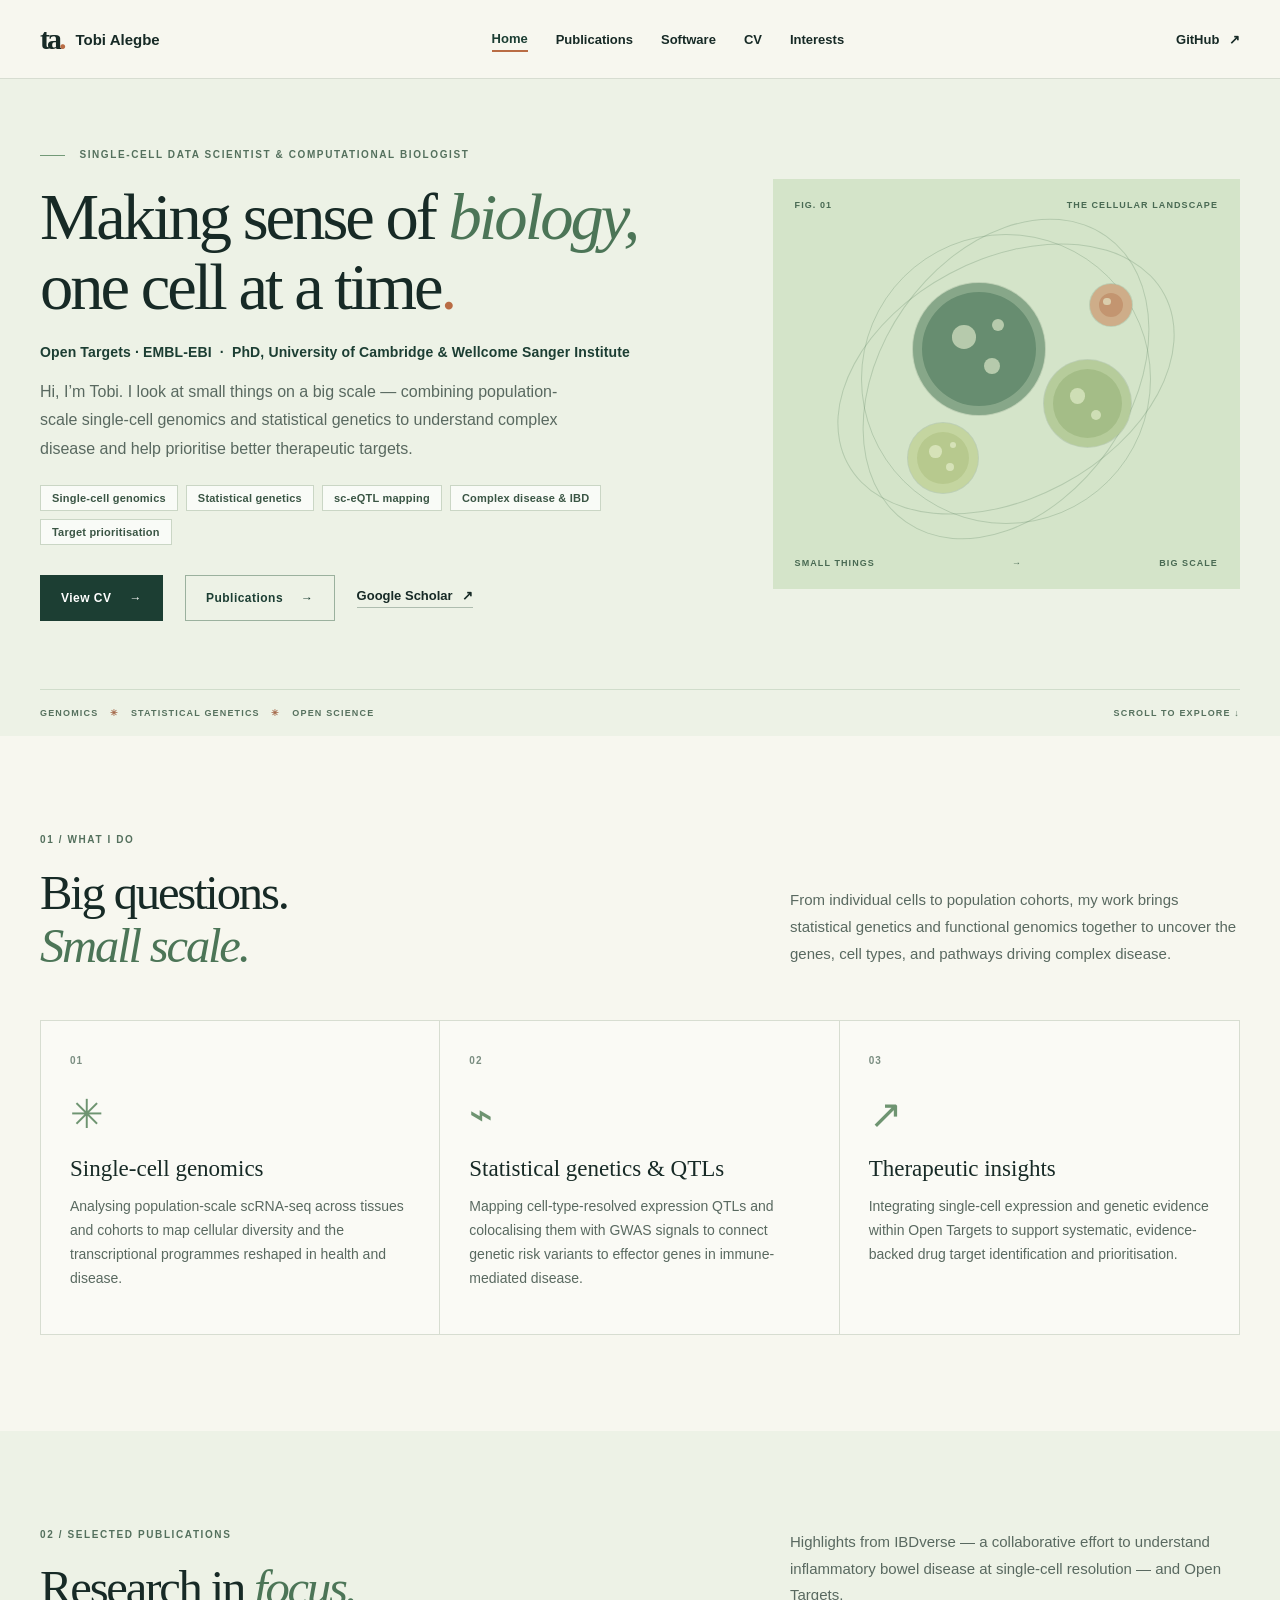
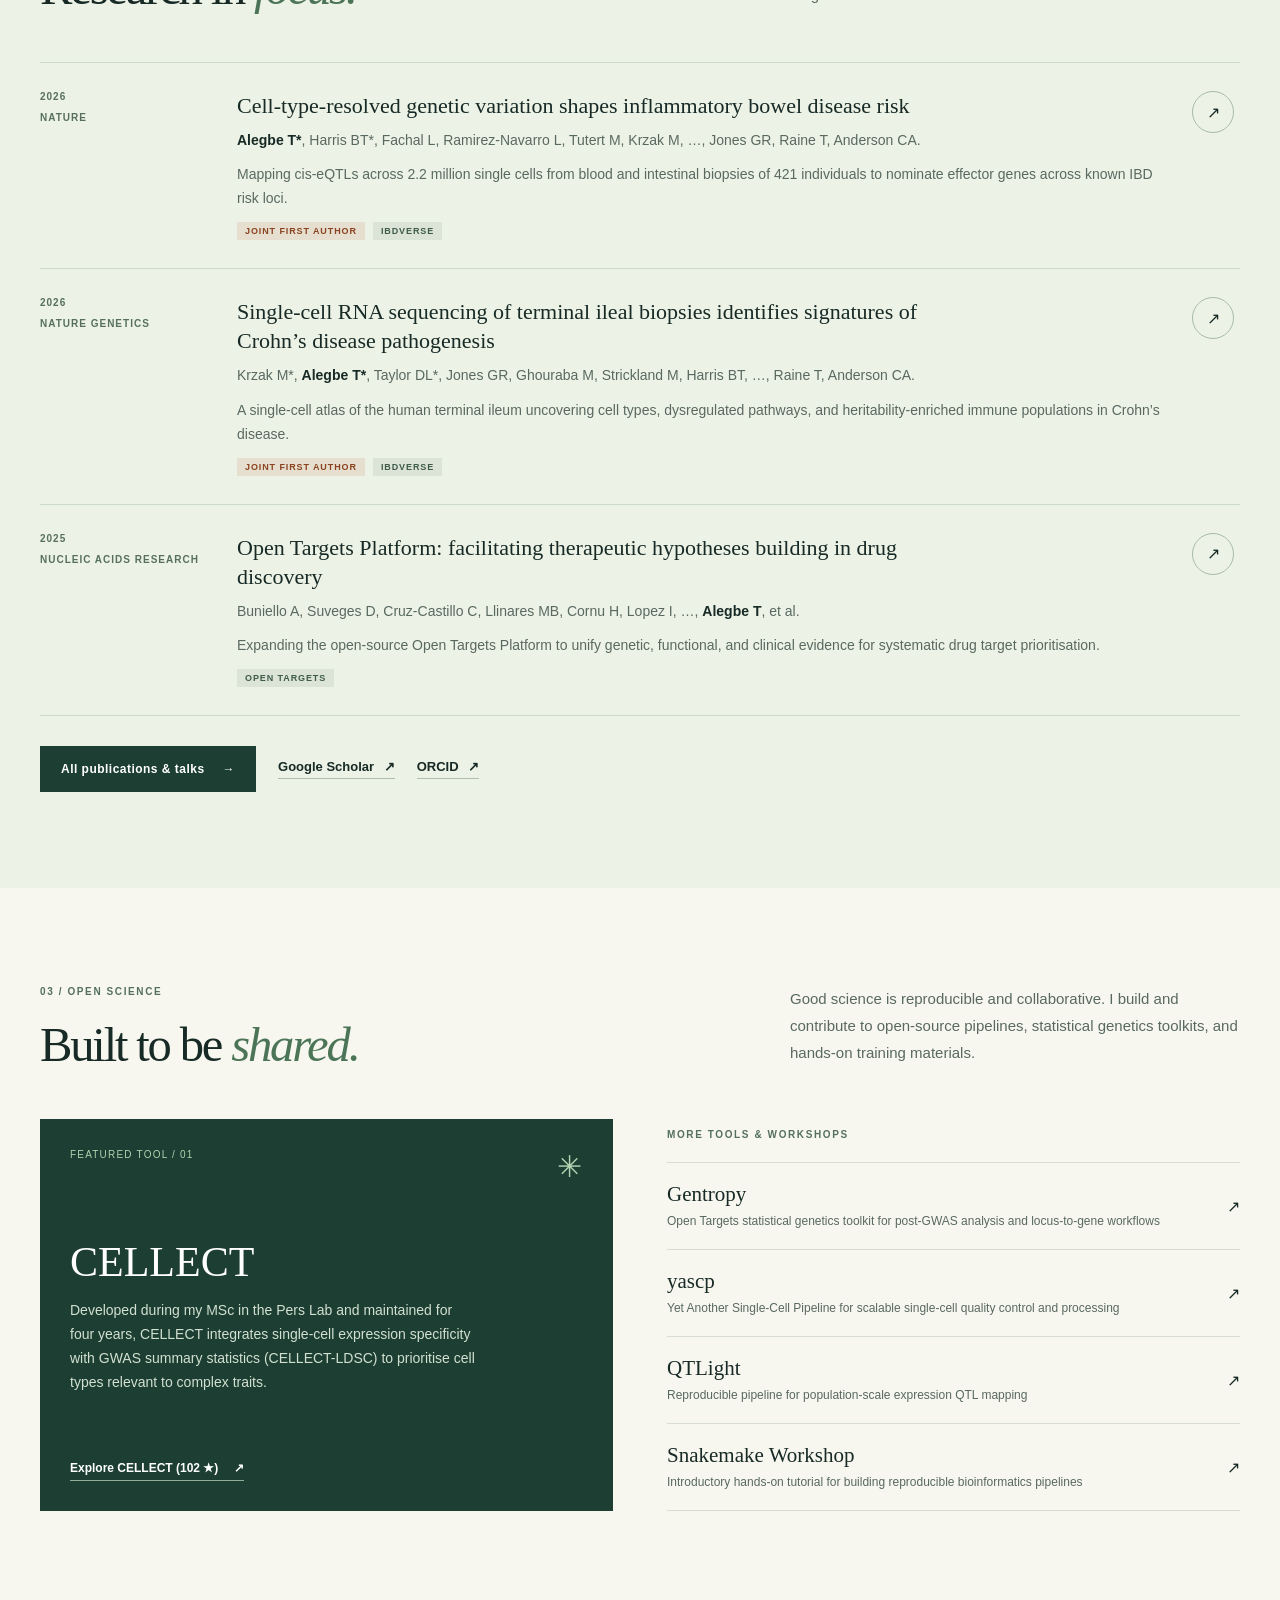
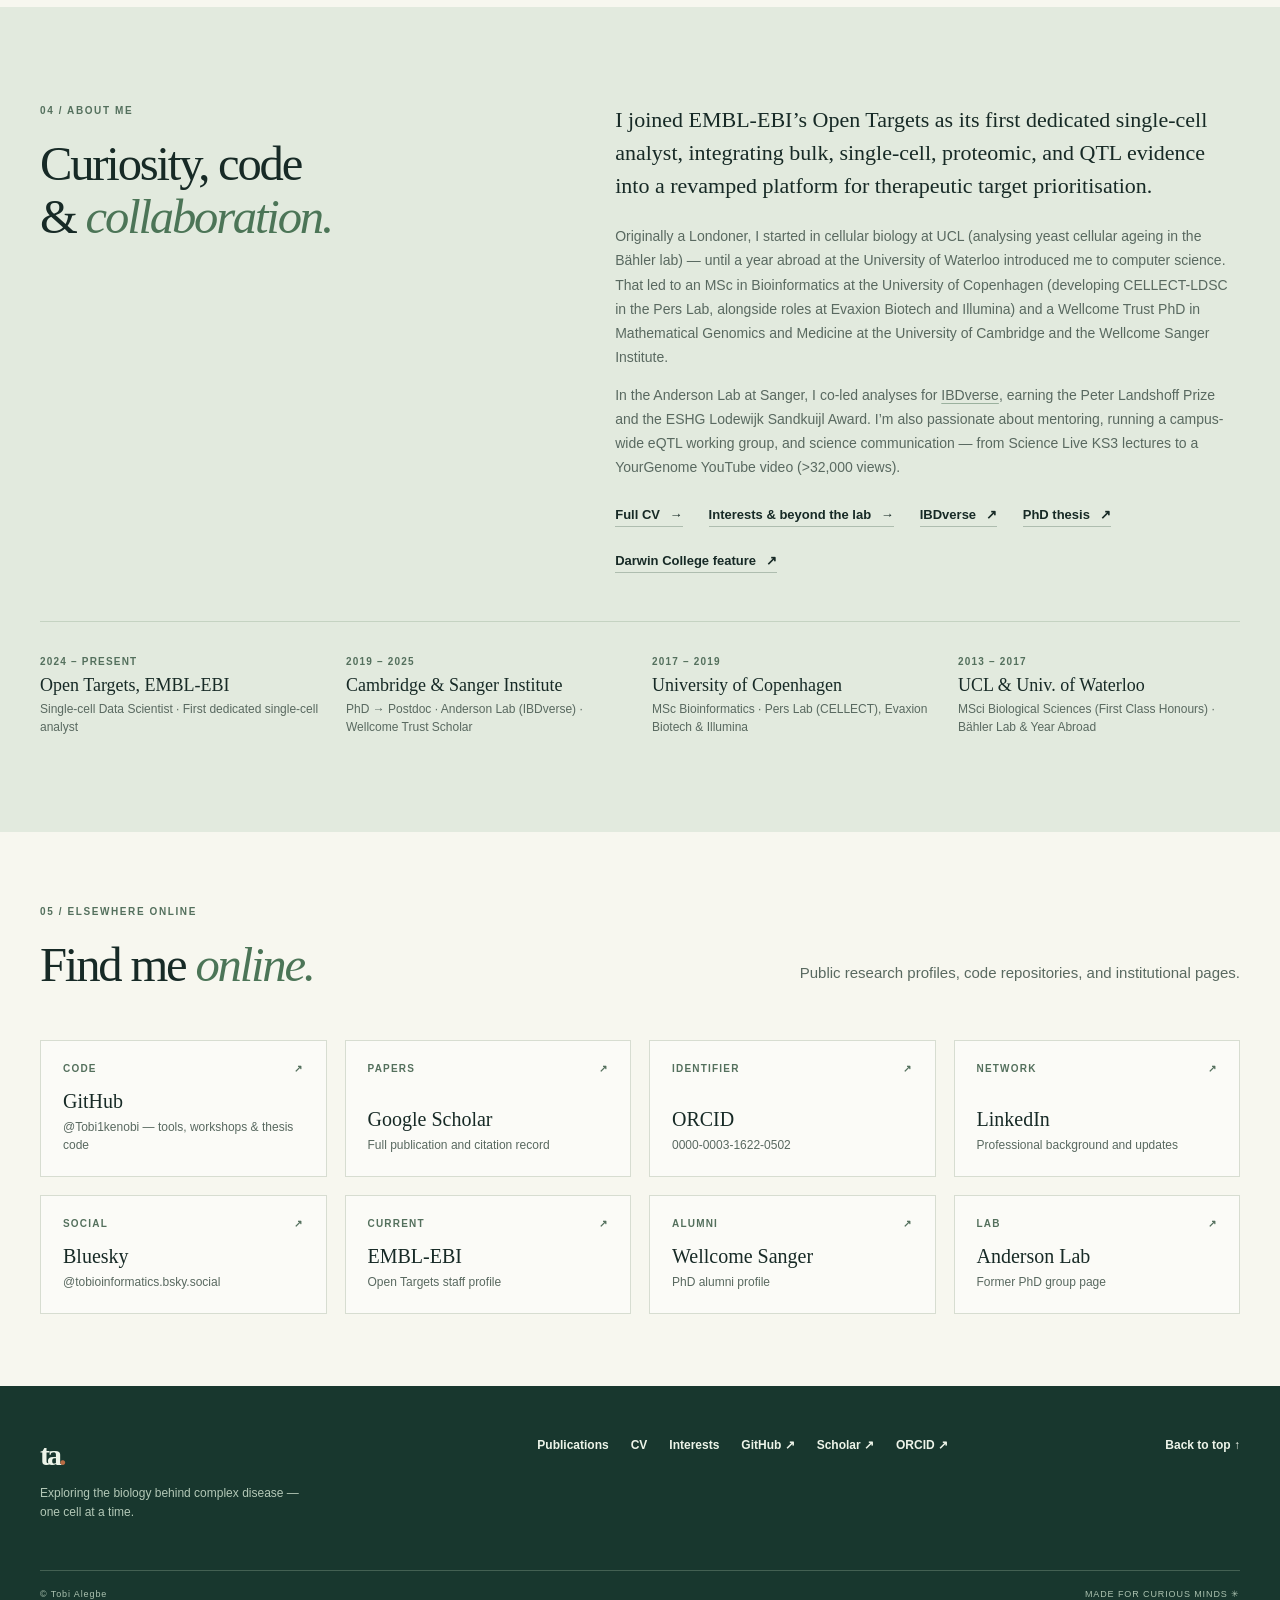
==== commit 63c279e9: "Mirror provided LaTeX CV on cv.html and sync details across site pages Co-authored-by: copilot-swe-a" ====
--- a/index.html
+++ b/index.html
@@ -138,13 +138,13 @@
           <p>Good science is reproducible and collaborative. I build and contribute to open-source pipelines, statistical genetics toolkits, and hands-on training materials.</p>
         </div>
         <div class="software-grid">
-          <article class="software-feature">
+            <article class="software-feature">
             <div class="software-top"><span>FEATURED TOOL / 01</span><span aria-hidden="true">✳</span></div>
             <div>
               <h3>CELLECT</h3>
-              <p>A Snakemake-based computational toolkit developed during my MSc in the Pers Lab that integrates single-cell expression specificity with GWAS summary statistics to prioritise cell types relevant to complex traits.</p>
-            </div>
-            <a href="https://github.com/perslab/CELLECT" target="_blank" rel="noopener noreferrer">Explore CELLECT <span aria-hidden="true">↗</span></a>
+              <p>Developed during my MSc in the Pers Lab and maintained for four years, CELLECT integrates single-cell expression specificity with GWAS summary statistics (CELLECT-LDSC) to prioritise cell types relevant to complex traits.</p>
+            </div>
+            <a href="https://github.com/perslab/CELLECT" target="_blank" rel="noopener noreferrer">Explore CELLECT (102 ★) <span aria-hidden="true">↗</span></a>
           </article>
           <div class="software-contributions">
             <p class="eyebrow">MORE TOOLS &amp; WORKSHOPS</p>
@@ -165,12 +165,13 @@
             <h2>Curiosity, code<br>&amp; <em>collaboration.</em></h2>
           </div>
           <div class="about-copy">
-            <p class="about-lead">I’m a single-cell data scientist at EMBL-EBI’s Open Targets, working to bring single-cell expression and QTL genetics into therapeutic target prioritisation.</p>
-            <p>Originally a Londoner, I started out in cellular and molecular biology at UCL — until two computer science courses during a year abroad at the University of Waterloo got me hooked on programming. That pivot led me to an MSc in Bioinformatics at the University of Copenhagen (developing CELLECT in the Pers Lab) and then to the University of Cambridge and the Wellcome Sanger Institute.</p>
-            <p>In the Anderson Lab at Sanger, I completed my PhD in Mathematical Genomics and Medicine (Darwin College), co-leading analyses for IBDverse across blood and intestinal tissues. Outside the lab, you’ll find me watching football, exploring the British outdoors, listening to audiobooks, playing video games, or remembering my time as Admiral of the Punts on the River Cam.</p>
+            <p class="about-lead">I joined EMBL-EBI’s Open Targets as its first dedicated single-cell analyst, integrating bulk, single-cell, proteomic, and QTL evidence into a revamped platform for therapeutic target prioritisation.</p>
+            <p>Originally a Londoner, I started in cellular biology at UCL (analysing yeast cellular ageing in the Bähler lab) — until a year abroad at the University of Waterloo introduced me to computer science. That led to an MSc in Bioinformatics at the University of Copenhagen (developing CELLECT-LDSC in the Pers Lab, alongside roles at Evaxion Biotech and Illumina) and a Wellcome Trust PhD in Mathematical Genomics and Medicine at the University of Cambridge and the Wellcome Sanger Institute.</p>
+            <p>In the Anderson Lab at Sanger, I co-led analyses for <a class="inline-link" href="https://www.ibdverse.info" target="_blank" rel="noopener noreferrer">IBDverse</a>, earning the Peter Landshoff Prize and the ESHG Lodewijk Sandkuijl Award. I’m also passionate about mentoring, running a campus-wide eQTL working group, and science communication — from Science Live KS3 lectures to a YourGenome YouTube video (&gt;32,000 views).</p>
             <div class="about-links">
               <a class="text-link" href="cv.html">Full CV <span aria-hidden="true">→</span></a>
               <a class="text-link" href="interests.html">Interests &amp; beyond the lab <span aria-hidden="true">→</span></a>
+              <a class="text-link" href="https://www.ibdverse.info" target="_blank" rel="noopener noreferrer">IBDverse <span aria-hidden="true">↗</span></a>
               <a class="text-link" href="https://www.repository.cam.ac.uk/items/1dba8a76-60e7-4a69-b4a4-5a918b958b3a" target="_blank" rel="noopener noreferrer">PhD thesis <span aria-hidden="true">↗</span></a>
               <a class="text-link" href="https://www.darwin.cam.ac.uk/news/graduation-story-tobi-alegbe/" target="_blank" rel="noopener noreferrer">Darwin College feature <span aria-hidden="true">↗</span></a>
             </div>
@@ -181,22 +182,22 @@
           <div class="journey-stop">
             <span>2024 – PRESENT</span>
             <strong>Open Targets, EMBL-EBI</strong>
-            <small>Single-Cell Data Scientist · Hinxton, UK</small>
-          </div>
-          <div class="journey-stop">
-            <span>2019 – 2024</span>
+            <small>Single-cell Data Scientist · First dedicated single-cell analyst</small>
+          </div>
+          <div class="journey-stop">
+            <span>2019 – 2025</span>
             <strong>Cambridge &amp; Sanger Institute</strong>
-            <small>MRes + PhD Mathematical Genomics &amp; Medicine · Anderson Lab, Darwin College</small>
+            <small>PhD → Postdoc · Anderson Lab (IBDverse) · Wellcome Trust Scholar</small>
           </div>
           <div class="journey-stop">
             <span>2017 – 2019</span>
             <strong>University of Copenhagen</strong>
-            <small>MSc Bioinformatics · Pers Lab (CELLECT) &amp; Evaxion Biotech</small>
+            <small>MSc Bioinformatics · Pers Lab (CELLECT), Evaxion Biotech &amp; Illumina</small>
           </div>
           <div class="journey-stop">
             <span>2013 – 2017</span>
             <strong>UCL &amp; Univ. of Waterloo</strong>
-            <small>MSci Biological Sciences (First Class Honours) · Year Abroad</small>
+            <small>MSci Biological Sciences (First Class Honours) · Bähler Lab &amp; Year Abroad</small>
           </div>
         </div>
       </div>
--- a/style.css
+++ b/style.css
@@ -588,6 +588,53 @@
 }
 .cv-bullets li { margin-bottom: 6px; }
 .cv-bullets li:last-child { margin-bottom: 0; }
+.cv-sublist {
+  margin: 6px 0 2px;
+  padding-left: 18px;
+  list-style-type: decimal;
+}
+.cv-sublist li { margin-bottom: 4px; color: var(--muted); }
+.cv-star { color: var(--accent); font-style: normal; margin-right: 4px; }
+.cv-honors { display: flex; flex-direction: column; }
+.cv-honor-row {
+  display: grid;
+  grid-template-columns: 155px 125px 1fr;
+  gap: 18px;
+  align-items: baseline;
+  padding-block: 14px;
+  border-bottom: 1px solid #e3e8de;
+}
+.cv-honor-row:first-child { padding-top: 0; }
+.cv-honor-row:last-child { padding-bottom: 0; border-bottom: 0; }
+.cv-honor-type {
+  font-size: 11px;
+  font-weight: 700;
+  letter-spacing: .08em;
+  text-transform: uppercase;
+  color: var(--accent);
+}
+.cv-honor-type a { text-decoration: underline; text-underline-offset: 3px; }
+.cv-honor-title { color: var(--ink); font-size: 15px; line-height: 1.5; }
+.cv-honor-loc { color: var(--muted); font-size: 13px; margin-left: 6px; }
+.cv-pub-list {
+  list-style: none;
+  margin: 0;
+  padding: 0;
+  display: flex;
+  flex-direction: column;
+  gap: 16px;
+}
+.cv-pub-list li {
+  padding-bottom: 16px;
+  border-bottom: 1px solid #e3e8de;
+  font-size: 15px;
+  line-height: 1.65;
+  color: var(--muted);
+}
+.cv-pub-list li:last-child { padding-bottom: 0; border-bottom: 0; }
+.cv-pub-title { color: var(--ink); font-weight: 700; text-decoration: none; }
+.cv-pub-title:hover { color: var(--accent); text-decoration: underline; text-underline-offset: 3px; }
+.cv-pub-venue { color: var(--deep); font-style: italic; }
 
 .skills-grid {
   display: grid;
@@ -690,6 +737,7 @@
   .software-grid { grid-template-columns: 1fr; gap: 32px; }
   .interest-grid, .skills-grid { grid-template-columns: 1fr; }
   .cv-entry { grid-template-columns: 1fr; gap: 8px; }
+  .cv-honor-row { grid-template-columns: 1fr; gap: 4px; }
   .talk-item { grid-template-columns: 1fr; gap: 10px; }
 }
 
@@ -723,11 +771,13 @@
   .page-hero { background: white; padding: 0 0 18pt; border-bottom: 1.5pt solid #1c3e33; }
   .page-hero h1 { font-size: 24pt; margin-bottom: 6pt; }
   .page-lead { font-size: 10.5pt; color: #333; max-width: none; }
-  .cv-section { padding-block: 14pt; border-bottom: 0.75pt solid #ccc; break-inside: avoid; }
+  .cv-section { padding-block: 14pt; border-bottom: 0.75pt solid #ccc; }
   .cv-section-grid { grid-template-columns: 140pt 1fr; gap: 18pt; }
   .cv-section-label h2 { font-size: 14pt; }
   .cv-entry { grid-template-columns: 110pt 1fr; gap: 12pt; padding-bottom: 10pt; break-inside: avoid; }
   .cv-entry h3 { font-size: 12pt; }
+  .cv-honor-row { grid-template-columns: 95pt 85pt 1fr; gap: 10pt; padding-block: 6pt; break-inside: avoid; }
+  .cv-pub-list li { padding-bottom: 8pt; font-size: 10pt; break-inside: avoid; }
   .skills-grid { grid-template-columns: repeat(2, 1fr); gap: 10pt; }
   .skill-group { padding: 8pt; background: white; border-color: #ccc; }
   .tag { background: white; border-color: #bbb; font-size: 9pt; padding: 2pt 6pt; }
